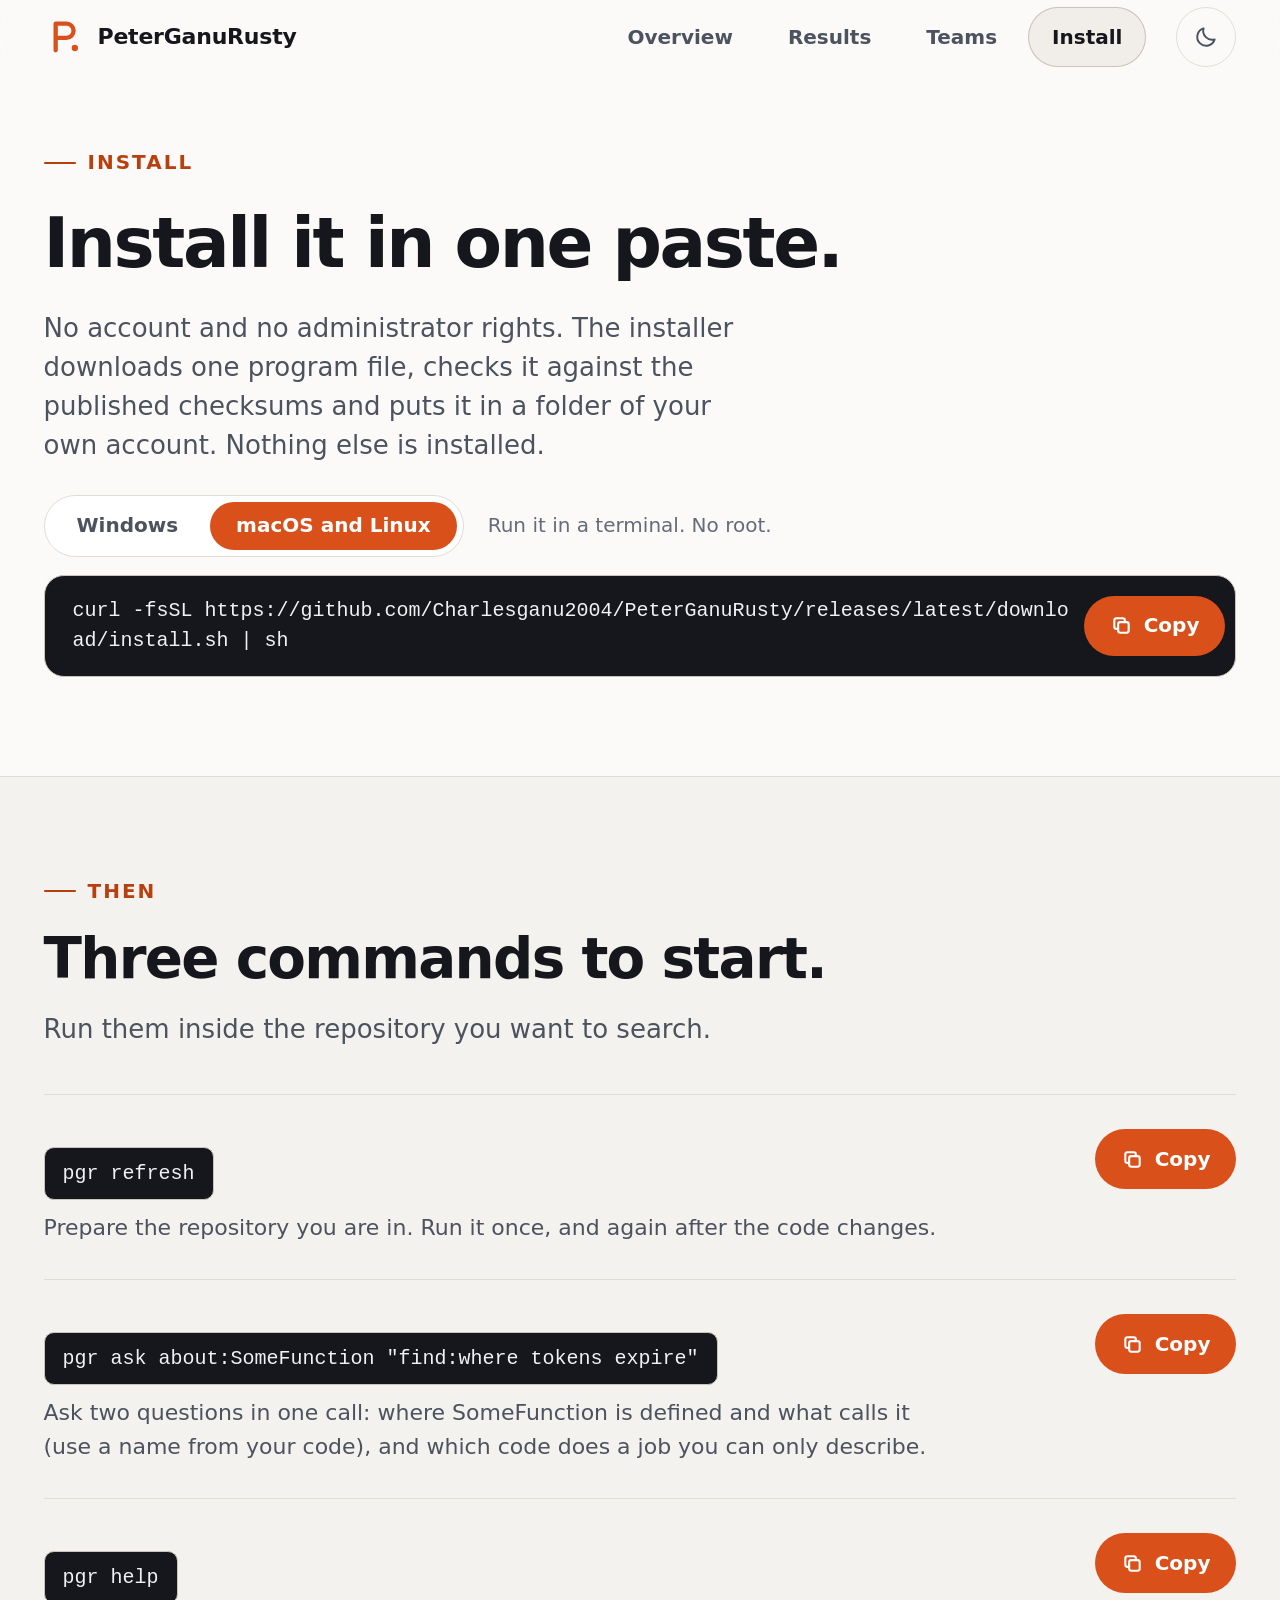
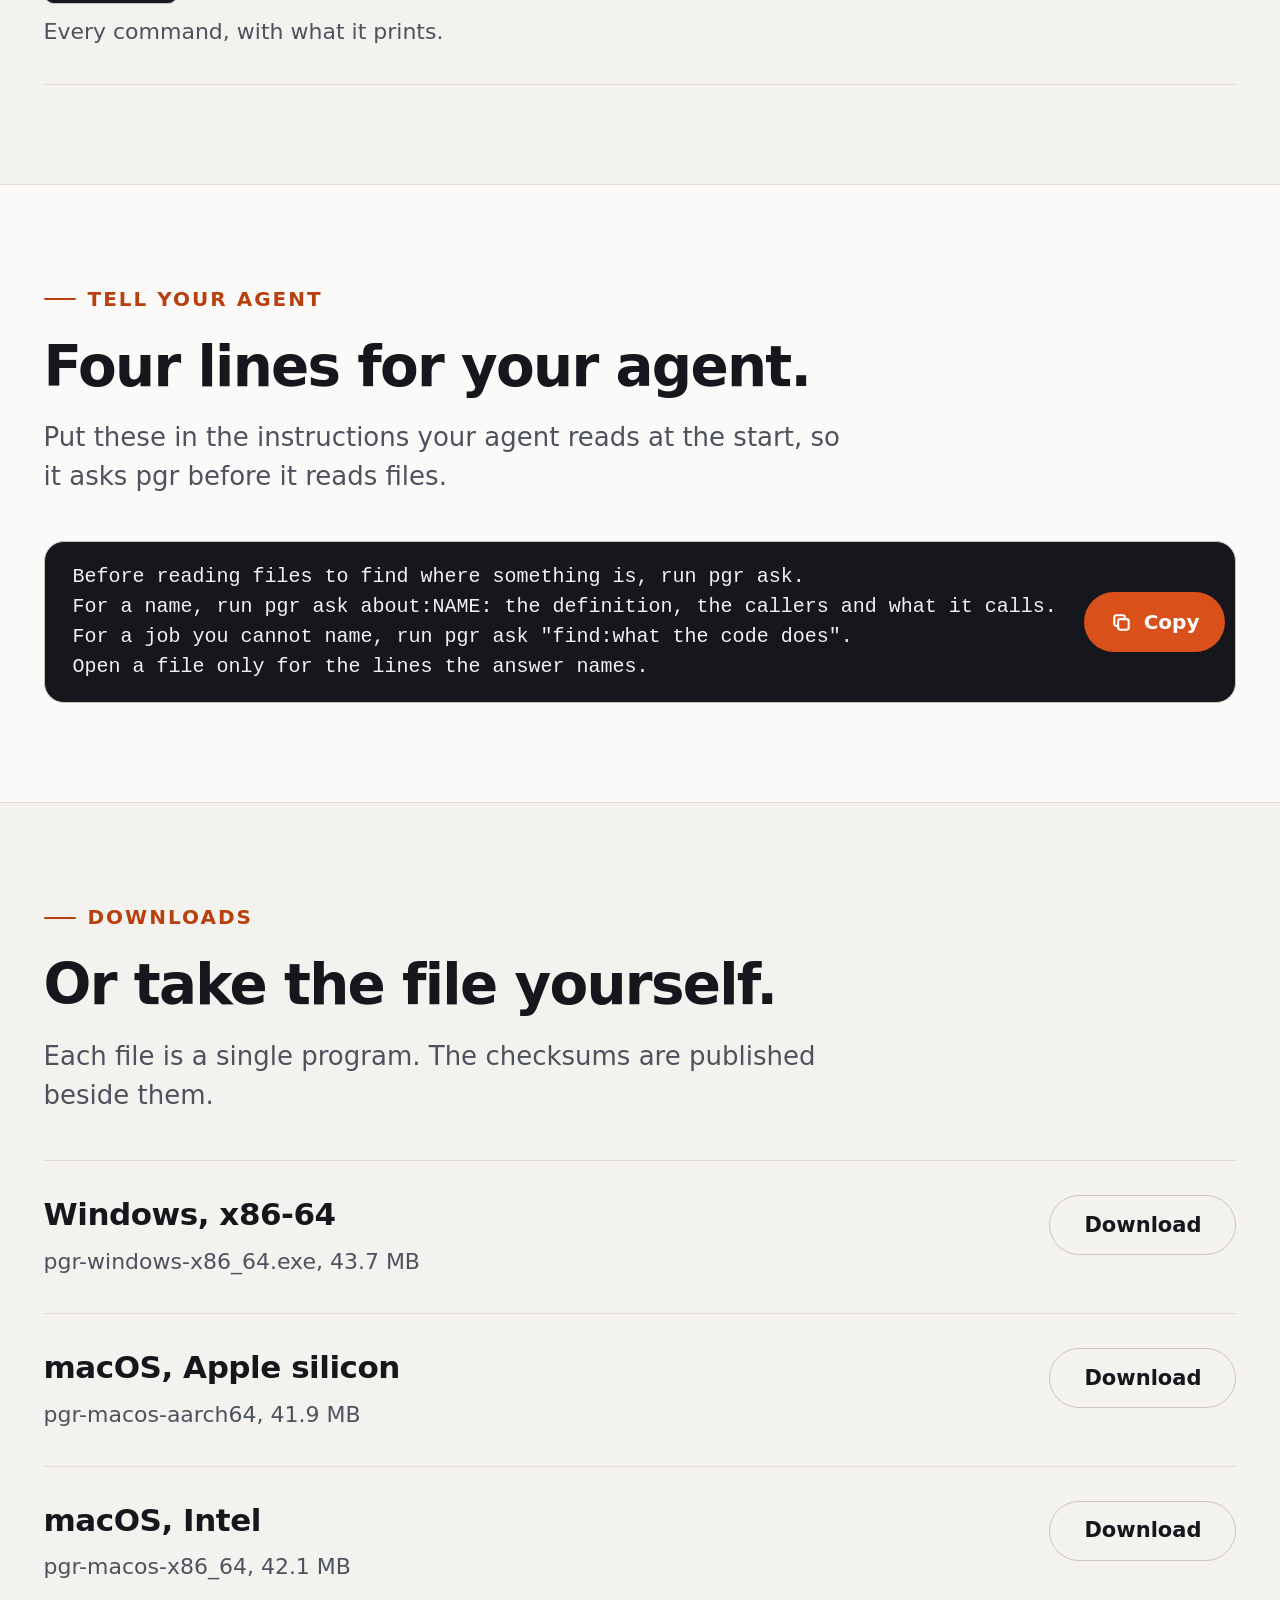
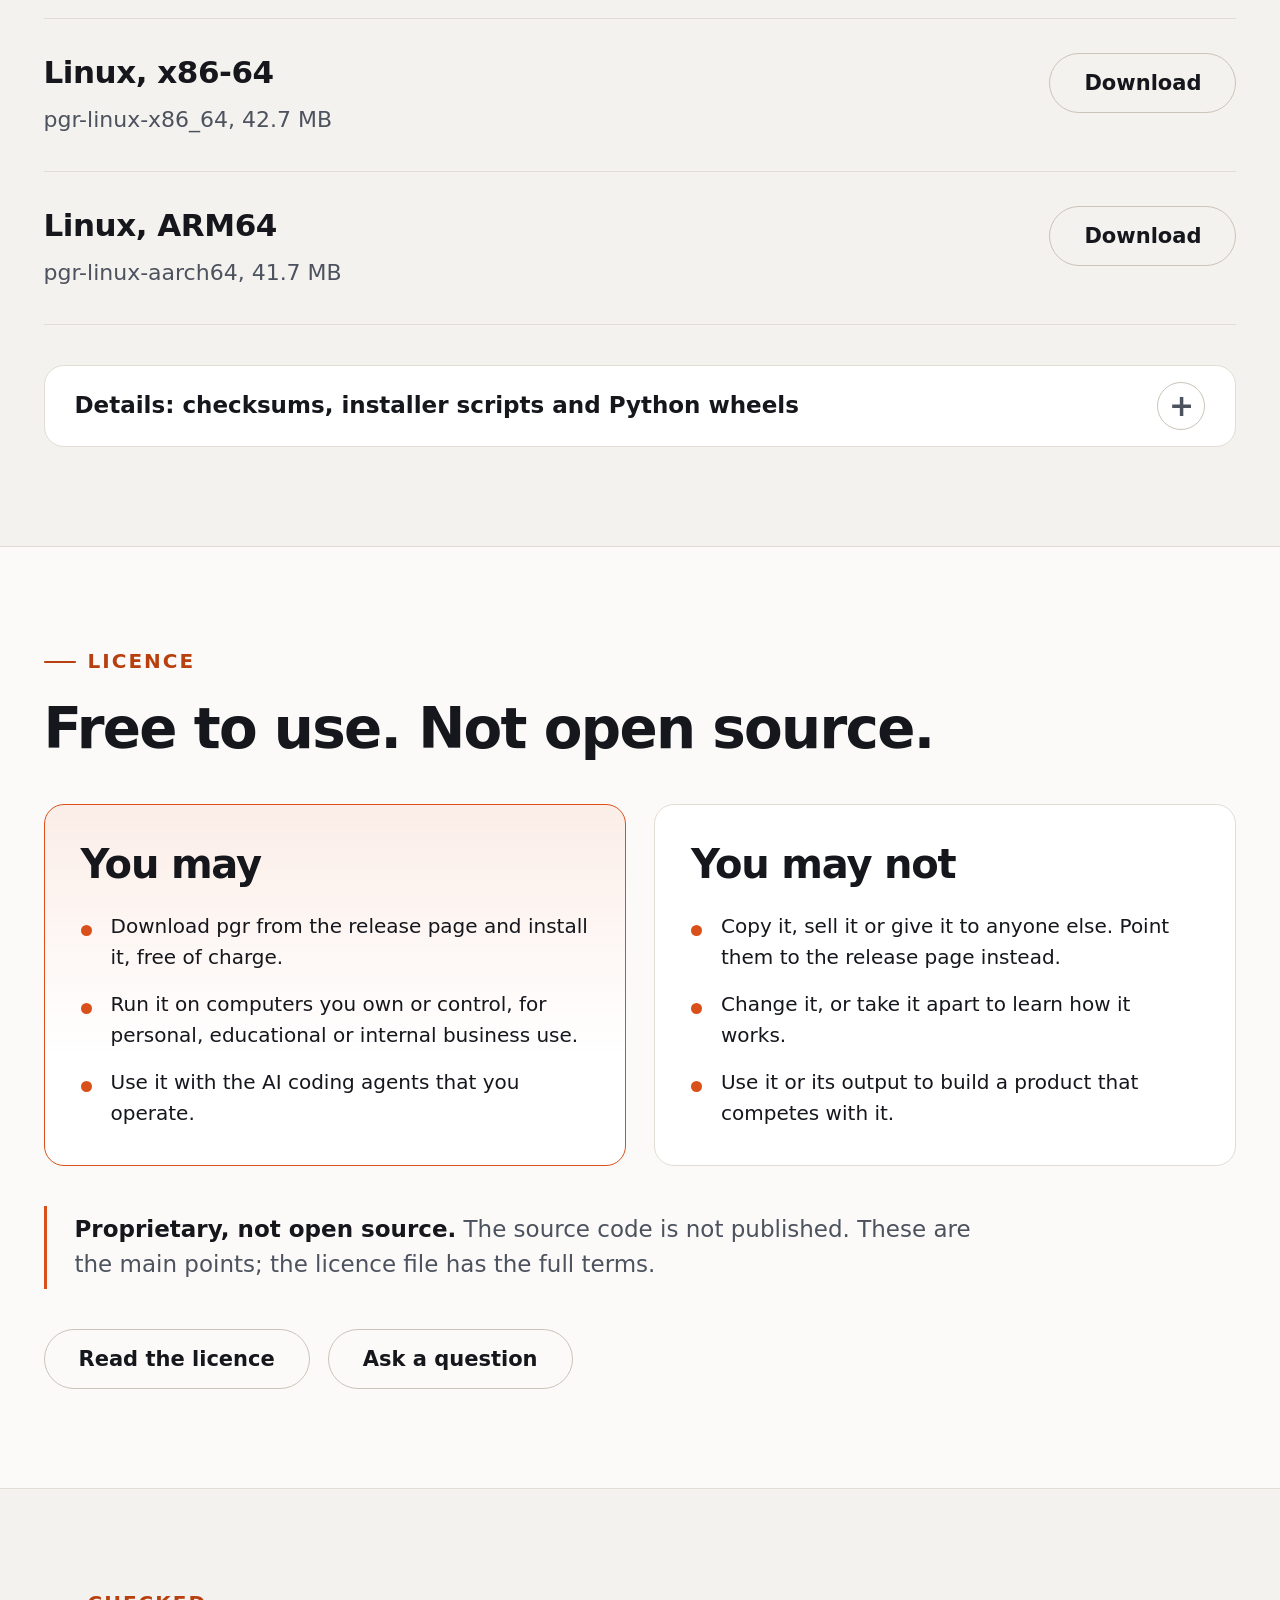
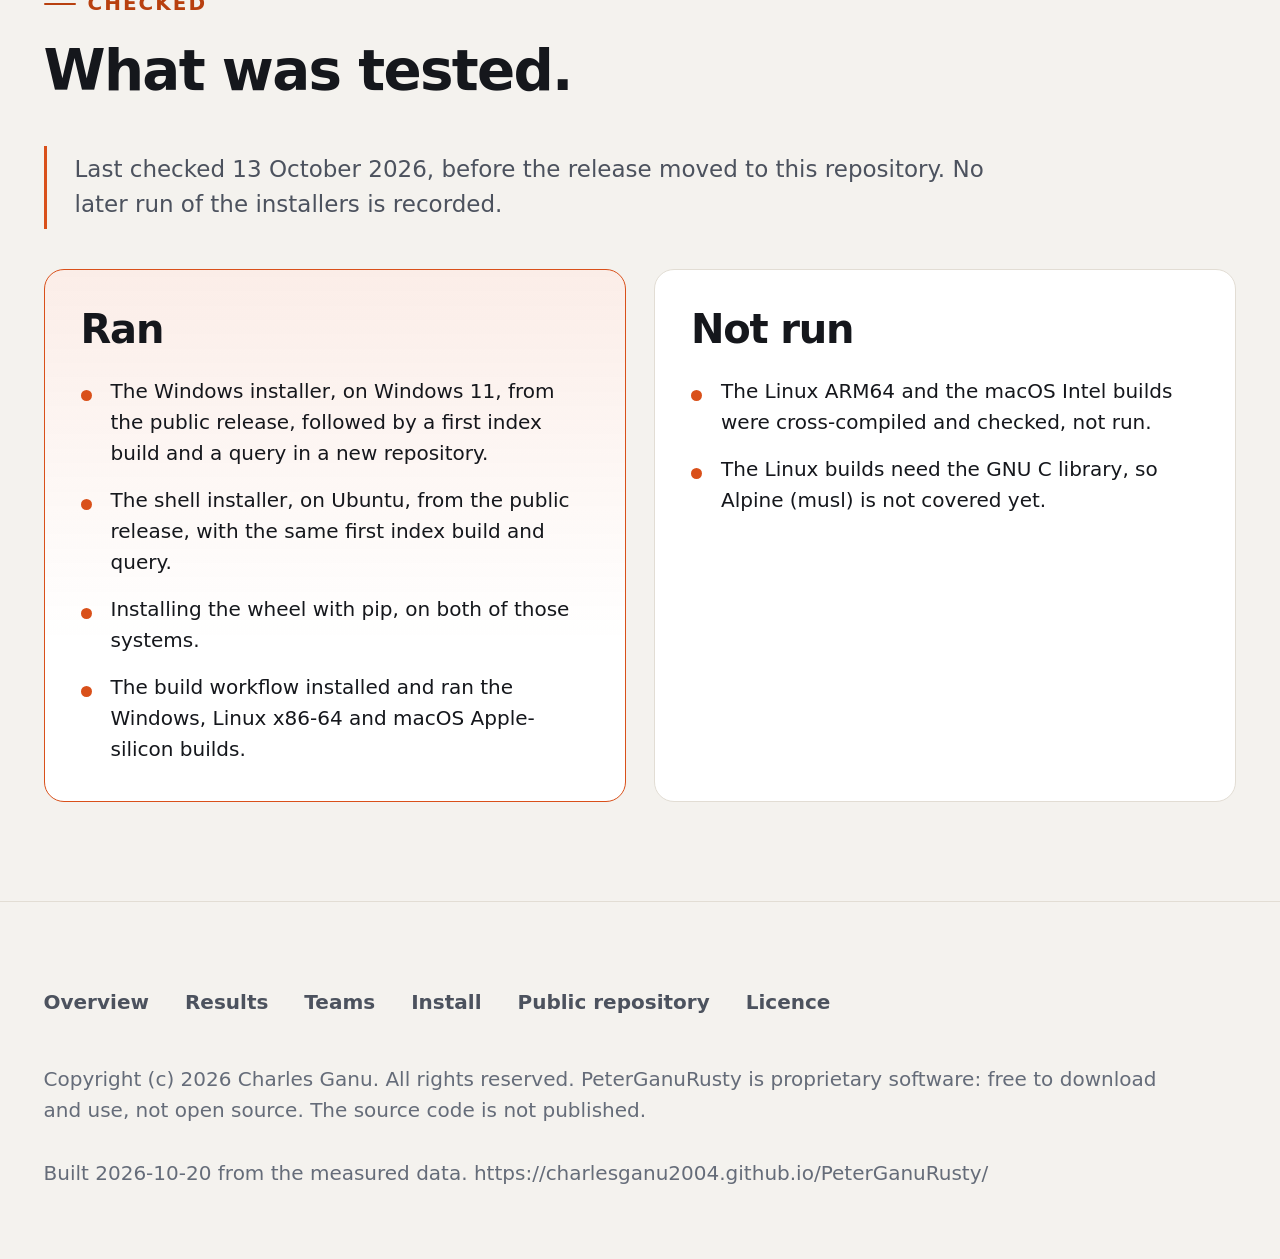
==== docs/install.html @ d9989462 "Site for 0.3.0: larger and simpler, teams of agents, new films Four pages instead of four dense ones" ====
<!doctype html>
<html lang="en">
<head>
<meta charset="utf-8">
<meta name="viewport" content="width=device-width, initial-scale=1">
<meta name="color-scheme" content="dark light">
<meta name="theme-color" content="#0c0d10">
<title>Install: PeterGanuRusty (pgr)</title>
<meta name="description" content="Install PeterGanuRusty (pgr) with one paste on Windows, macOS or Linux, run your first commands, and read the licence. No account and no administrator rights.">
<meta property="og:title" content="Install: PeterGanuRusty (pgr)">
<meta property="og:description" content="One paste installs pgr. No account, no administrator rights.">
<meta property="og:type" content="website">
<link rel="icon" href="data:image/svg+xml,%3Csvg xmlns='http://www.w3.org/2000/svg' viewBox='0 0 24 24'%3E%3Cpath d='M7 4v16M7 4h6.5a4.25 4.25 0 0 1 0 8.5H7' fill='none' stroke='%23ff7a3d' stroke-width='3.2' stroke-linecap='round' stroke-linejoin='round'/%3E%3Ccircle cx='18.5' cy='18.6' r='1.9' fill='%23ff7a3d'/%3E%3C/svg%3E">
<script>(function () { var r = document.documentElement; r.className += " js"; try { var t = localStorage.getItem("pgr-theme"); if (t === "light" || t === "dark") r.setAttribute("data-theme", t); } catch (e) { /* no storage: follow the system */ } })();</script>
<link rel="stylesheet" href="assets/site.css?v=f814f77e">
</head>
<body class="install">
<a class="skip" href="#main">Skip to content</a>
<!--slot:nav--><header class="nav" id="nav">
    <div class="nav-in">
      <a class="brand" href="index.html" aria-label="PeterGanuRusty, overview"><svg class="logo" viewBox="0 0 24 24" aria-hidden="true" focusable="false"><path d="M7 4v16M7 4h6.5a4.25 4.25 0 0 1 0 8.5H7"/><circle cx="18.5" cy="18.6" r="1.9"/></svg><span>PeterGanuRusty</span></a>
      <nav class="nav-links" aria-label="Pages">
        <a href="index.html">Overview</a>
        <a href="results.html">Results</a>
        <a href="teams.html">Teams</a>
        <a href="install.html" aria-current="page">Install</a>
      </nav>
      <button type="button" class="icon-btn" data-theme-toggle aria-label="Switch between the dark and the light theme"><svg viewBox="0 0 24 24" aria-hidden="true" focusable="false"><g class="sun"><circle cx="12" cy="12" r="4.2"/><path d="M12 2.8v2.4M12 18.8v2.4M2.8 12h2.4M18.8 12h2.4M5.5 5.5l1.7 1.7M16.8 16.8l1.7 1.7M5.5 18.5l1.7-1.7M16.8 7.2l1.7-1.7"/></g><path class="moon" d="M20 14.2A8.2 8.2 0 0 1 9.8 4a8.2 8.2 0 1 0 10.2 10.2z"/></svg></button>
    </div>
  </header><!--/slot:nav-->
<main id="main">

  <section class="screen" id="top" aria-labelledby="title" style="padding-top:clamp(3rem,8vh,6rem)">
    <div class="wrap stack">
      <p class="eyebrow">Install</p>
      <h1 id="title" class="display" aria-label="Install it in one paste."><span class="w" aria-hidden="true" style="--i:0"><span>Install</span></span> <span class="w" aria-hidden="true" style="--i:1"><span>it</span></span> <span class="w" aria-hidden="true" style="--i:2"><span>in</span></span> <span class="w" aria-hidden="true" style="--i:3"><span>one</span></span> <span class="w" aria-hidden="true" style="--i:4"><span>paste.</span></span></h1>
      <p class="lede">No account and no administrator rights. The installer downloads one program file, checks it against the published checksums and puts it in a folder of your own account. Nothing else is installed.</p>
      <!--slot:cmdbox--><div class="cmd" data-cmdbox>
          <div class="cmd-top"><div class="seg" role="radiogroup" aria-label="System"><button type="button" role="radio" aria-checked="true" tabindex="0" data-value="windows">Windows</button><button type="button" role="radio" aria-checked="false" tabindex="-1" data-value="unix">macOS and Linux</button></div><p class="cmd-note" data-sys="windows">Run it in PowerShell. No administrator rights.</p><p class="cmd-note" data-sys="unix" hidden>Run it in a terminal. No root.</p></div>
          <div class="cmd-line" data-sys="windows"><code class="cmd-code">irm https://github.com/Charlesganu2004/PeterGanuRusty/releases/latest/download/install.ps1 | iex</code><button type="button" class="copy" data-copy="irm https://github.com/Charlesganu2004/PeterGanuRusty/releases/latest/download/install.ps1 | iex" aria-label="Copy the Windows command"><svg viewBox="0 0 24 24" aria-hidden="true" focusable="false"><rect x="8.5" y="8.5" width="11" height="11" rx="2.2"/><path d="M15.5 8.5V6.7A2.2 2.2 0 0 0 13.3 4.5H6.7A2.2 2.2 0 0 0 4.5 6.7v6.6a2.2 2.2 0 0 0 2.2 2.2h1.8"/></svg><span class="todo">Copy</span><span class="done">Copied</span></button></div>
          <div class="cmd-line" data-sys="unix" hidden><code class="cmd-code">curl -fsSL https://github.com/Charlesganu2004/PeterGanuRusty/releases/latest/download/install.sh | sh</code><button type="button" class="copy" data-copy="curl -fsSL https://github.com/Charlesganu2004/PeterGanuRusty/releases/latest/download/install.sh | sh" aria-label="Copy the macOS and Linux command"><svg viewBox="0 0 24 24" aria-hidden="true" focusable="false"><rect x="8.5" y="8.5" width="11" height="11" rx="2.2"/><path d="M15.5 8.5V6.7A2.2 2.2 0 0 0 13.3 4.5H6.7A2.2 2.2 0 0 0 4.5 6.7v6.6a2.2 2.2 0 0 0 2.2 2.2h1.8"/></svg><span class="todo">Copy</span><span class="done">Copied</span></button></div>
        </div><!--/slot:cmdbox-->
    </div>
  </section>

  <section class="screen screen--alt" id="first" aria-labelledby="first-h">
    <div class="wrap">
      <div class="screen-head rv"><p class="eyebrow">Then</p><h2 class="title" id="first-h">Three commands to start.</h2><p class="lede">Run them inside the repository you want to search.</p></div>
      <!--slot:first--><div class="rows rv">
      <article class="row"><div><code class="cmdpill">pgr refresh</code><p>Prepare the repository you are in. Run it once, and again after the code changes.</p></div><button type="button" class="copy" data-copy="pgr refresh" aria-label="Copy pgr refresh"><svg viewBox="0 0 24 24" aria-hidden="true" focusable="false"><rect x="8.5" y="8.5" width="11" height="11" rx="2.2"/><path d="M15.5 8.5V6.7A2.2 2.2 0 0 0 13.3 4.5H6.7A2.2 2.2 0 0 0 4.5 6.7v6.6a2.2 2.2 0 0 0 2.2 2.2h1.8"/></svg><span class="todo">Copy</span><span class="done">Copied</span></button></article>
      <article class="row"><div><code class="cmdpill">pgr ask about:SomeFunction &quot;find:where tokens expire&quot;</code><p>Ask two questions in one call: where SomeFunction is defined and what calls it (use a name from your code), and which code does a job you can only describe.</p></div><button type="button" class="copy" data-copy="pgr ask about:SomeFunction &quot;find:where tokens expire&quot;" aria-label="Copy pgr ask about:SomeFunction &quot;find:where tokens expire&quot;"><svg viewBox="0 0 24 24" aria-hidden="true" focusable="false"><rect x="8.5" y="8.5" width="11" height="11" rx="2.2"/><path d="M15.5 8.5V6.7A2.2 2.2 0 0 0 13.3 4.5H6.7A2.2 2.2 0 0 0 4.5 6.7v6.6a2.2 2.2 0 0 0 2.2 2.2h1.8"/></svg><span class="todo">Copy</span><span class="done">Copied</span></button></article>
      <article class="row"><div><code class="cmdpill">pgr help</code><p>Every command, with what it prints.</p></div><button type="button" class="copy" data-copy="pgr help" aria-label="Copy pgr help"><svg viewBox="0 0 24 24" aria-hidden="true" focusable="false"><rect x="8.5" y="8.5" width="11" height="11" rx="2.2"/><path d="M15.5 8.5V6.7A2.2 2.2 0 0 0 13.3 4.5H6.7A2.2 2.2 0 0 0 4.5 6.7v6.6a2.2 2.2 0 0 0 2.2 2.2h1.8"/></svg><span class="todo">Copy</span><span class="done">Copied</span></button></article>
    </div><!--/slot:first-->
    </div>
  </section>

  <section class="screen" id="agent" aria-labelledby="agent-h">
    <div class="wrap">
      <div class="screen-head rv"><p class="eyebrow">Tell your agent</p><h2 class="title" id="agent-h">Four lines for your agent.</h2><p class="lede">Put these in the instructions your agent reads at the start, so it asks pgr before it reads files.</p></div>
      <!--slot:agent--><div class="cmd rv"><div class="cmd-line"><code class="cmd-code cmd-multi">Before reading files to find where something is, run pgr ask.
For a name, run pgr ask about:NAME: the definition, the callers and what it calls.
For a job you cannot name, run pgr ask &quot;find:what the code does&quot;.
Open a file only for the lines the answer names.</code><button type="button" class="copy" data-copy="Before reading files to find where something is, run pgr ask.
For a name, run pgr ask about:NAME: the definition, the callers and what it calls.
For a job you cannot name, run pgr ask &quot;find:what the code does&quot;.
Open a file only for the lines the answer names." aria-label="Copy the four lines"><svg viewBox="0 0 24 24" aria-hidden="true" focusable="false"><rect x="8.5" y="8.5" width="11" height="11" rx="2.2"/><path d="M15.5 8.5V6.7A2.2 2.2 0 0 0 13.3 4.5H6.7A2.2 2.2 0 0 0 4.5 6.7v6.6a2.2 2.2 0 0 0 2.2 2.2h1.8"/></svg><span class="todo">Copy</span><span class="done">Copied</span></button></div></div><!--/slot:agent-->
    </div>
  </section>

  <section class="screen screen--alt" id="downloads" aria-labelledby="downloads-h">
    <div class="wrap">
      <div class="screen-head rv"><p class="eyebrow">Downloads</p><h2 class="title" id="downloads-h">Or take the file yourself.</h2><p class="lede">Each file is a single program. The checksums are published beside them.</p></div>
      <!--slot:downloads--><div class="rows rv">
      <article class="row"><div><h3>Windows, x86-64</h3><p>pgr-windows-x86_64.exe, 43.7 MB</p></div><a class="btn" href="https://github.com/Charlesganu2004/PeterGanuRusty/releases/latest/download/pgr-windows-x86_64.exe">Download</a></article>
      <article class="row"><div><h3>macOS, Apple silicon</h3><p>pgr-macos-aarch64, 41.9 MB</p></div><a class="btn" href="https://github.com/Charlesganu2004/PeterGanuRusty/releases/latest/download/pgr-macos-aarch64">Download</a></article>
      <article class="row"><div><h3>macOS, Intel</h3><p>pgr-macos-x86_64, 42.1 MB</p></div><a class="btn" href="https://github.com/Charlesganu2004/PeterGanuRusty/releases/latest/download/pgr-macos-x86_64">Download</a></article>
      <article class="row"><div><h3>Linux, x86-64</h3><p>pgr-linux-x86_64, 42.7 MB</p></div><a class="btn" href="https://github.com/Charlesganu2004/PeterGanuRusty/releases/latest/download/pgr-linux-x86_64">Download</a></article>
      <article class="row"><div><h3>Linux, ARM64</h3><p>pgr-linux-aarch64, 41.7 MB</p></div><a class="btn" href="https://github.com/Charlesganu2004/PeterGanuRusty/releases/latest/download/pgr-linux-aarch64">Download</a></article>
    </div>
    <details class="more after rv"><summary>Details: checksums, installer scripts and Python wheels</summary><div class="more-body"><p>The installer scripts and the checksums of every program file:</p><div class="btn-row"><a class="btn" href="https://github.com/Charlesganu2004/PeterGanuRusty/releases/latest/download/install.ps1">install.ps1</a><a class="btn" href="https://github.com/Charlesganu2004/PeterGanuRusty/releases/latest/download/install.sh">install.sh</a><a class="btn" href="https://github.com/Charlesganu2004/PeterGanuRusty/releases/latest/download/SHA256SUMS.txt">SHA256SUMS.txt</a><a class="btn" href="https://github.com/Charlesganu2004/PeterGanuRusty/releases/latest/download/pgr-agent-box-kit.zip">pgr-agent-box-kit.zip</a><a class="btn" href="https://github.com/Charlesganu2004/PeterGanuRusty/releases/latest/download/pgr-hooks-kit.zip">pgr-hooks-kit.zip</a></div><p>The release also holds 5 Python wheel files.</p><div class="btn-row"><a class="btn" href="https://github.com/Charlesganu2004/PeterGanuRusty/releases/latest">The release page</a></div><p>Version 0.3.0.</p></div></details><!--/slot:downloads-->
    </div>
  </section>

  <section class="screen" id="licence" aria-labelledby="licence-h">
    <div class="wrap">
      <div class="screen-head rv"><p class="eyebrow">Licence</p><h2 class="title" id="licence-h">Free to use. Not open source.</h2></div>
      <!--slot:licence--><div class="pair rv"><div class="best"><h3 class="title">You may</h3><ul class="bullets"><li>Download pgr from the release page and install it, free of charge.</li><li>Run it on computers you own or control, for personal, educational or internal business use.</li><li>Use it with the AI coding agents that you operate.</li></ul></div><div><h3 class="title">You may not</h3><ul class="bullets"><li>Copy it, sell it or give it to anyone else. Point them to the release page instead.</li><li>Change it, or take it apart to learn how it works.</li><li>Use it or its output to build a product that competes with it.</li></ul></div></div>
      <p class="note after rv"><b>Proprietary, not open source.</b> The source code is not published. These are the main points; the licence file has the full terms.</p>
      <div class="btn-row after rv"><a class="btn" href="https://github.com/Charlesganu2004/PeterGanuRusty/blob/main/LICENSE.txt">Read the licence</a><a class="btn" href="https://github.com/Charlesganu2004/PeterGanuRusty/issues">Ask a question</a></div><!--/slot:licence-->
    </div>
  </section>

  <section class="screen screen--alt" id="tested" aria-labelledby="tested-h">
    <div class="wrap">
      <div class="screen-head rv"><p class="eyebrow">Checked</p><h2 class="title" id="tested-h">What was tested.</h2></div>
      <!--slot:tested--><p class="note rv">Last checked 13 October 2026, before the release moved to this repository. No later run of the installers is recorded.</p>
      <div class="pair after rv"><div class="best"><h3 class="title">Ran</h3><ul class="bullets"><li>The Windows installer, on Windows 11, from the public release, followed by a first index build and a query in a new repository.</li><li>The shell installer, on Ubuntu, from the public release, with the same first index build and query.</li><li>Installing the wheel with pip, on both of those systems.</li><li>The build workflow installed and ran the Windows, Linux x86-64 and macOS Apple-silicon builds.</li></ul></div><div><h3 class="title">Not run</h3><ul class="bullets"><li>The Linux ARM64 and the macOS Intel builds were cross-compiled and checked, not run.</li><li>The Linux builds need the GNU C library, so Alpine (musl) is not covered yet.</li></ul></div></div><!--/slot:tested-->
    </div>
  </section>

</main>
<!--slot:foot--><footer class="foot">
  <div class="wrap foot-in">
    <nav aria-label="More"><a href="index.html">Overview</a><a href="results.html">Results</a><a href="teams.html">Teams</a><a href="install.html">Install</a><a href="https://github.com/Charlesganu2004/PeterGanuRusty">Public repository</a><a href="https://github.com/Charlesganu2004/PeterGanuRusty/blob/main/LICENSE.txt">Licence</a></nav>
    <p>Copyright (c) 2026 Charles Ganu. All rights reserved. PeterGanuRusty is proprietary software: free to download and use, not open source. The source code is not published.</p>
    <p>Built 2026-10-20 from the measured data. https://charlesganu2004.github.io/PeterGanuRusty/</p>
  </div>
</footer><!--/slot:foot-->
<script src="data/showcase.js?v=c8330b98" defer></script>
<script src="assets/site.js?v=c5bd0700" defer></script>
</body>
</html>
---- docs/assets/site.css ----
/* PeterGanuRusty site. One theme in two lights, one rust accent, one radius scale.
   Built for a desktop screen: the root size grows with the window (20 px up to 1536 wide, 25 px at 1920, 28 px from 2150),
   body text is never under 20 px at the common sizes, every control is at least 3 rem (60 px) tall, and each section holds
   one idea and one big number. Motion is transform and opacity only and stops for people who ask for less. */

:root {
  color-scheme: dark;
  --bg: #0c0d10;
  --bg-2: #101216;
  --surface: #15181d;
  --surface-2: #1d2128;
  --line: #2a2f38;
  --line-2: #3b424d;
  --text: #f5f6f8;
  --muted: #b3b9c4;
  --faint: #8c94a1;
  --accent: #ff7a3d;
  --accent-ink: #ff9461;
  --on-accent: #1c0d04;
  --accent-soft: rgba(255, 122, 61, .14);
  --bar-ref: #4a515d;
  --glass: rgba(12, 13, 16, .82);
  --code-bg: #0a0b0e;
  --shadow: 0 30px 60px -34px rgba(0, 0, 0, .8);

  --font: "Segoe UI Variable Display", "Segoe UI Variable Text", "Segoe UI", system-ui, -apple-system, "Helvetica Neue", Arial, sans-serif;
  --mono: "Cascadia Mono", "SF Mono", ui-monospace, Menlo, Consolas, monospace;

  /* one radius scale: small, large, pill */
  --r-s: 10px;
  --r-l: 20px;
  --r-pill: 999px;

  --nav-h: 3.7rem;
  --control: 3rem;
  --gut: clamp(1.25rem, 3.4vw, 4.5rem);
  --wrap: min(100% - 2 * var(--gut), 78rem);
  --ease: cubic-bezier(.22, .8, .24, 1);
}

@media (prefers-color-scheme: light) {
  :root:not([data-theme="dark"]) {
    color-scheme: light;
    --bg: #fbfaf8;
    --bg-2: #f4f2ee;
    --surface: #ffffff;
    --surface-2: #f1eee9;
    --line: #e2ddd4;
    --line-2: #cbc4b8;
    --text: #15171c;
    --muted: #4c525e;
    --faint: #656c79;
    --accent: #d9501a;
    --accent-ink: #b8400f;
    --on-accent: #ffffff;
    --accent-soft: rgba(217, 80, 26, .10);
    --bar-ref: #b9b2a5;
    --glass: rgba(251, 250, 248, .86);
    --code-bg: #15171c;
    --shadow: 0 30px 60px -38px rgba(60, 40, 20, .35);
  }
}

:root[data-theme="light"] {
  color-scheme: light;
  --bg: #fbfaf8;
  --bg-2: #f4f2ee;
  --surface: #ffffff;
  --surface-2: #f1eee9;
  --line: #e2ddd4;
  --line-2: #cbc4b8;
  --text: #15171c;
  --muted: #4c525e;
  --faint: #656c79;
  --accent: #d9501a;
  --accent-ink: #b8400f;
  --on-accent: #ffffff;
  --accent-soft: rgba(217, 80, 26, .10);
  --bar-ref: #b9b2a5;
  --glass: rgba(251, 250, 248, .86);
  --code-bg: #15171c;
  --shadow: 0 30px 60px -38px rgba(60, 40, 20, .35);
}

/* ---------- base ---------- */

*, *::before, *::after { box-sizing: border-box; }
html { font-size: clamp(20px, 1.3vw, 28px); -webkit-text-size-adjust: 100%; scroll-behavior: smooth; scroll-padding-top: calc(var(--nav-h) + 1rem); }
@media (max-width: 760px) { html { font-size: 18px; } }
body { margin: 0; background: var(--bg); color: var(--text); font-family: var(--font); font-size: 1rem; line-height: 1.55; font-feature-settings: "tnum" 1; -webkit-font-smoothing: antialiased; text-rendering: optimizeLegibility; }
h1, h2, h3, p, ul, ol, figure, dl, dd { margin: 0; }
ul, ol { padding: 0; list-style: none; }
img, svg, video { display: block; max-width: 100%; }
a { color: inherit; text-decoration-color: color-mix(in oklab, currentColor 40%, transparent); text-underline-offset: .2em; }
a:hover { text-decoration-color: currentColor; }
button { font: inherit; color: inherit; background: none; border: 0; padding: 0; cursor: pointer; }
code, kbd, pre { font-family: var(--mono); }
:focus-visible { outline: 3px solid var(--accent-ink); outline-offset: 3px; border-radius: var(--r-s); }
::selection { background: var(--accent); color: var(--on-accent); }
.sr-only { position: absolute; width: 1px; height: 1px; overflow: hidden; clip: rect(0 0 0 0); white-space: nowrap; }
.skip { position: absolute; left: 1rem; top: -4rem; z-index: 100; background: var(--accent); color: var(--on-accent); padding: .8rem 1.2rem; border-radius: var(--r-s); font-weight: 600; }
.skip:focus { top: 1rem; }
.wrap { width: var(--wrap); margin-inline: auto; }

/* a single column of content never grows wider than its container, however long a line of it is */
.hero-copy, .stack, .screen-head, .cmd, .lane, .group, .item-list, .legend, .more-body, .dl, .bullets, .films, .foot-in, .replay, .chart { grid-template-columns: minmax(0, 1fr); }

/* ---------- navigation ---------- */

.nav { position: sticky; top: 0; z-index: 50; background: var(--glass); backdrop-filter: blur(16px) saturate(1.2); -webkit-backdrop-filter: blur(16px) saturate(1.2); border-bottom: 1px solid transparent; transition: border-color .2s; }
.nav.scrolled { border-bottom-color: var(--line); }
.nav-in { display: flex; align-items: center; gap: 1.5rem; min-height: var(--nav-h); width: var(--wrap); margin-inline: auto; }
.brand { display: inline-flex; align-items: center; gap: .7rem; min-height: var(--control); font-weight: 700; font-size: 1.1rem; letter-spacing: -.01em; text-decoration: none; }
.logo { width: 2rem; height: 2rem; fill: none; stroke: var(--accent); stroke-width: 2.6; stroke-linecap: round; stroke-linejoin: round; }
.logo circle { fill: var(--accent); stroke: none; }
.nav-links { display: flex; gap: .35rem; margin-left: auto; }
.nav-links a { display: inline-flex; align-items: center; min-height: var(--control); padding: 0 1.2rem; border-radius: var(--r-pill); color: var(--muted); font-weight: 560; text-decoration: none; transition: background .15s, color .15s; }
.nav-links a:hover { color: var(--text); background: var(--surface-2); }
.nav-links a[aria-current="page"] { color: var(--text); background: var(--surface-2); box-shadow: inset 0 0 0 1px var(--line-2); }
.icon-btn { display: inline-grid; place-items: center; width: var(--control); height: var(--control); border-radius: var(--r-pill); color: var(--muted); border: 1px solid var(--line); transition: color .15s, border-color .15s, background .15s; }
.icon-btn:hover { color: var(--text); border-color: var(--line-2); background: var(--surface-2); }
.icon-btn svg { width: 1.3rem; height: 1.3rem; fill: none; stroke: currentColor; stroke-width: 1.8; stroke-linecap: round; stroke-linejoin: round; }
.icon-btn .moon { display: none; }
:root[data-theme="light"] .icon-btn .sun { display: none; }
:root[data-theme="light"] .icon-btn .moon { display: block; }
@media (prefers-color-scheme: light) {
  :root:not([data-theme="dark"]) .icon-btn .sun { display: none; }
  :root:not([data-theme="dark"]) .icon-btn .moon { display: block; }
}
@media (max-width: 760px) { .nav-in { gap: .4rem; } .nav-links a { padding: 0 .7rem; } .brand span { display: none; } }
@media (max-width: 480px) { .nav-links { gap: 0; } .nav-links a { padding: 0 .5rem; font-size: .9rem; } .icon-btn { width: 48px; height: 48px; } }

/* ---------- type ---------- */

.eyebrow { display: inline-flex; align-items: center; gap: .6rem; font-size: 1rem; font-weight: 700; letter-spacing: .1em; text-transform: uppercase; color: var(--accent-ink); }
.eyebrow::before { content: ""; width: 1.6rem; height: 2px; background: currentColor; border-radius: 2px; }
.display { font-size: clamp(3rem, 5.4vw, 6.6rem); line-height: 1.02; letter-spacing: -.035em; font-weight: 720; text-wrap: balance; }
.display .w { display: inline-block; overflow: hidden; vertical-align: top; padding-bottom: .12em; margin-bottom: -.12em; }
.display .w > span { display: inline-block; }
.title { font-size: clamp(2.5rem, 4.4vw, 5rem); line-height: 1.06; letter-spacing: -.03em; font-weight: 700; }
.lede { font-size: 1.3rem; line-height: 1.5; color: var(--muted); max-width: 36rem; }
.lede b, .lede strong { color: var(--text); font-weight: 600; }
.fine { font-size: 1rem; line-height: 1.5; color: var(--faint); }
.mono { font-family: var(--mono); }
.accent { color: var(--accent-ink); }

/* ---------- sections ---------- */

.screen { position: relative; padding-block: clamp(4rem, 11vh, 8rem); }
.screen + .screen { border-top: 1px solid var(--line); }
.screen--alt { background: var(--bg-2); }
.screen-head { display: grid; gap: 1.1rem; margin-bottom: clamp(2.2rem, 5vh, 3.6rem); }
.screen-head .lede { max-width: 40rem; }
.stack { display: grid; gap: clamp(1.5rem, 3vh, 2.4rem); }

/* ---------- controls ---------- */

.btn-row { display: flex; flex-wrap: wrap; gap: .9rem; }
.btn { display: inline-flex; align-items: center; justify-content: center; gap: .6rem; min-height: var(--control); padding: 0 1.7rem; border-radius: var(--r-pill); font-weight: 650; font-size: 1.05rem; text-decoration: none; border: 1px solid var(--line-2); background: transparent; color: var(--text); transition: transform .15s var(--ease), background .15s, border-color .15s; }
.btn:hover { background: var(--surface-2); border-color: var(--faint); }
.btn:active { transform: translateY(1px); }
.btn--primary { background: var(--accent); border-color: var(--accent); color: var(--on-accent); }
.btn--primary:hover { background: var(--accent-ink); border-color: var(--accent-ink); }
.btn svg { width: 1.2rem; height: 1.2rem; fill: none; stroke: currentColor; stroke-width: 2; stroke-linecap: round; stroke-linejoin: round; }

.seg { display: inline-flex; padding: .3rem; gap: .3rem; border: 1px solid var(--line); border-radius: var(--r-pill); background: var(--surface); }
.seg button { min-height: max(48px, calc(var(--control) - .6rem)); padding: 0 1.3rem; border-radius: var(--r-pill); font-weight: 600; color: var(--muted); transition: background .15s, color .15s; }
.seg button:hover { color: var(--text); }
.seg button[aria-checked="true"] { background: var(--accent); color: var(--on-accent); }
.seg button:focus-visible { outline-offset: 1px; }

/* the install command */
.cmd { display: grid; gap: .9rem; }
.cmd-top { display: flex; flex-wrap: wrap; align-items: center; gap: .6rem 1.2rem; }
.cmd-top .cmd-note { margin: 0; }
.cmd-line { display: flex; align-items: center; gap: .4rem; background: var(--code-bg); border: 1px solid var(--line-2); border-radius: var(--r-l); padding: .5rem .5rem .5rem 1.4rem; min-height: 4.2rem; }
.cmd-line[hidden] { display: none; }
.cmd-code { flex: 1; min-width: 0; font-family: var(--mono); font-size: 1rem; line-height: 1.5; color: #f0f1f3; white-space: pre-wrap; overflow-wrap: anywhere; word-break: break-all; padding-block: .5rem; }
.cmd-multi { word-break: normal; }
.cmd-code .p { color: var(--accent); user-select: none; }
.copy { display: inline-flex; align-items: center; gap: .55rem; min-height: var(--control); padding: 0 1.3rem; border-radius: var(--r-pill); background: var(--accent); color: var(--on-accent); font-weight: 700; font-size: 1rem; flex: none; transition: background .15s, transform .15s var(--ease); }
.copy:hover { background: var(--accent-ink); }
.copy:active { transform: translateY(1px); }
.copy svg { width: 1.15rem; height: 1.15rem; fill: none; stroke: currentColor; stroke-width: 2.2; stroke-linecap: round; stroke-linejoin: round; }
.copy .done { display: none; }
.copy.is-done .done { display: inline; }
.copy.is-done .todo { display: none; }
.cmd-note { color: var(--faint); font-size: 1rem; }
.cmd-note[hidden] { display: none; }

/* ---------- the first screen ---------- */

.hero { padding-block: clamp(1.4rem, 4vh, 3.2rem) clamp(3rem, 8vh, 6rem); min-height: calc(100svh - var(--nav-h)); display: grid; align-items: center; background: radial-gradient(60rem 36rem at 85% -10%, var(--accent-soft), transparent 70%); }
.hero-grid { display: grid; grid-template-columns: minmax(0, 1.08fr) minmax(0, 1fr); gap: clamp(2.5rem, 5vw, 5rem); align-items: center; }
.hero-copy { display: grid; gap: 1.2rem; }
.hero-copy .display { margin-top: .2rem; }
.hero-copy .lede { max-width: 36rem; font-size: 1.2rem; }
.hero-side { display: grid; gap: 1.4rem; grid-template-columns: minmax(0, 1fr); }
.hero .cmd-note { display: none; }
@media (max-width: 1000px) { .hero-grid { grid-template-columns: 1fr; } }

/* the replay: one measured case, drawn as turns */
.replay { position: relative; border: 1px solid var(--line-2); border-radius: var(--r-l); background: var(--surface); padding: 1.2rem 1.5rem 1.1rem; box-shadow: var(--shadow); display: grid; gap: .9rem; }
.replay-top { display: flex; align-items: center; justify-content: space-between; gap: 1rem; }
.replay-top .eyebrow { margin: 0; }
.replay-btn { min-height: var(--control); padding: 0 1.1rem; border-radius: var(--r-pill); border: 1px solid var(--line-2); color: var(--muted); font-weight: 600; display: inline-flex; align-items: center; gap: .5rem; }
.replay-btn:hover { color: var(--text); background: var(--surface-2); }
.replay-btn svg { width: 1.1rem; height: 1.1rem; fill: none; stroke: currentColor; stroke-width: 2; stroke-linecap: round; stroke-linejoin: round; }
.lane { display: grid; gap: .45rem; }
.lane-head { display: flex; align-items: baseline; justify-content: space-between; gap: 1rem; flex-wrap: wrap; }
.lane-name { font-weight: 650; font-size: 1.05rem; }
.lane-read { color: var(--muted); font-size: 1rem; }
.lane-read b { font-size: 1.7rem; letter-spacing: -.02em; color: var(--text); font-weight: 720; }
.track { display: flex; height: 2.4rem; border-radius: var(--r-s); background: var(--bg-2); border: 1px solid var(--line); overflow: hidden; }
.blk { display: grid; place-items: center; flex: none; width: var(--w); height: 100%; background: var(--bar-ref); color: #fff; font-weight: 700; font-size: 1.05rem; border-right: 2px solid var(--surface); }
.lane--best .blk { background: var(--accent); color: var(--on-accent); }
.js .replay .blk { transform: scaleX(0); transform-origin: left; opacity: 0; }
.js .replay.run .blk { animation: land .5s var(--ease) forwards; animation-delay: calc(var(--i) * .55s + .3s); }
.js .replay.run .lane--best .blk { animation-delay: 2.7s; }
.js .replay.done .blk { transform: none; opacity: 1; animation: none; }
@keyframes land { from { transform: scaleX(0); opacity: 0; } to { transform: none; opacity: 1; } }
.delta { display: flex; align-items: baseline; gap: .9rem; flex-wrap: wrap; border-top: 1px solid var(--line); padding-top: .9rem; }
.delta b { font-size: clamp(2.8rem, 4vw, 4.4rem); line-height: 1; letter-spacing: -.04em; color: var(--accent-ink); font-weight: 760; }
.delta span { font-size: 1.25rem; color: var(--muted); }
.js .replay .delta { opacity: 0; transform: translateY(8px); }
.js .replay.run .delta { animation: rise .6s var(--ease) 3.3s forwards; }
.js .replay.done .delta { opacity: 1; transform: none; animation: none; }
@keyframes rise { to { opacity: 1; transform: none; } }

/* ---------- big numbers ---------- */

.num { display: block; font-size: clamp(4.5rem, 10vw, 12rem); line-height: .94; letter-spacing: -.05em; font-weight: 780; color: var(--text); font-variant-numeric: tabular-nums; }
.num .u { font-size: .42em; letter-spacing: -.02em; color: var(--muted); font-weight: 620; margin-left: .15em; }
.num--accent { color: var(--accent-ink); }
.stat-label { font-size: 1.4rem; line-height: 1.4; color: var(--muted); max-width: 34rem; margin-top: 1rem; }
.stat-label b { color: var(--text); font-weight: 600; }
.stats { display: grid; grid-template-columns: repeat(3, minmax(0, 1fr)); gap: 1rem; }
.stats > div { border: 1px solid var(--line); border-radius: var(--r-l); padding: 1.5rem 1.6rem; background: var(--surface); display: grid; gap: .5rem; align-content: start; }
.stats b { font-size: clamp(2.2rem, 3.4vw, 3.6rem); line-height: 1; letter-spacing: -.035em; font-weight: 740; }
.stats span { color: var(--muted); font-size: 1.05rem; line-height: 1.4; }
@media (max-width: 1000px) { .stats { grid-template-columns: 1fr; } }

.pair { display: grid; grid-template-columns: repeat(2, minmax(0, 1fr)); gap: 1.4rem; }
.pair > div { border: 1px solid var(--line); border-radius: var(--r-l); padding: 1.8rem; background: var(--surface); }
.pair > div.best { border-color: var(--accent); background: linear-gradient(180deg, var(--accent-soft), transparent 70%), var(--surface); }
.pair .num { font-size: clamp(4rem, 8vw, 9rem); }
.pair p { color: var(--muted); font-size: 1.15rem; margin-top: .8rem; }
@media (max-width: 1000px) { .pair { grid-template-columns: 1fr; } }

/* ---------- rows, chips, notes ---------- */

.rows { border-top: 1px solid var(--line); }
.row { display: grid; grid-template-columns: minmax(0, 1fr) auto; gap: 1rem 2rem; align-items: start; padding: 1.7rem 0; border-bottom: 1px solid var(--line); }
.row h3 { font-size: 1.55rem; line-height: 1.25; letter-spacing: -.015em; font-weight: 680; }
.row p { color: var(--muted); font-size: 1.1rem; margin-top: .55rem; max-width: 46rem; }
.row .row-note { font-size: 1.05rem; color: var(--faint); }
.row .cmdpill { display: inline-block; margin-top: .9rem; font-family: var(--mono); font-size: 1rem; padding: .5rem .9rem; border-radius: var(--r-s); background: var(--code-bg); color: #f0f1f3; border: 1px solid var(--line-2); overflow-wrap: anywhere; }
.chip { display: inline-flex; align-items: center; gap: .5rem; min-height: 2.4rem; padding: 0 1rem; border-radius: var(--r-pill); font-size: 1rem; font-weight: 700; white-space: nowrap; border: 1px solid var(--line-2); color: var(--muted); }
.chip::before { content: ""; width: .6rem; height: .6rem; border-radius: 50%; border: 2px solid currentColor; }
.chip--measured { background: var(--accent); border-color: var(--accent); color: var(--on-accent); }
.chip--measured::before { background: currentColor; }
.chip--available { color: var(--accent-ink); border-color: var(--accent-ink); }
.chip--available::before { background: currentColor; }
.chip--dev { border-style: dashed; color: var(--muted); }
.chip--mixed { border-style: dashed; color: var(--accent-ink); border-color: var(--accent-ink); }
.chip--mixed::before { background: linear-gradient(90deg, currentColor 50%, transparent 50%); }
.chip--plain::before { display: none; }
@media (max-width: 760px) { .row { grid-template-columns: 1fr; } }

.item-list { display: grid; gap: 1.2rem; }
.item { display: grid; grid-template-columns: minmax(0, 1fr) auto; gap: 1rem 2rem; align-items: start; border: 1px solid var(--line); border-radius: var(--r-l); padding: 2rem 2.2rem; background: var(--surface); }
.item h2, .item h3 { font-size: 1.8rem; line-height: 1.2; letter-spacing: -.02em; font-weight: 700; }
.item p { color: var(--muted); font-size: 1.2rem; margin-top: .8rem; max-width: 50rem; }
@media (max-width: 760px) { .item { grid-template-columns: 1fr; } }
.legend { display: grid; gap: .8rem; padding: 1.4rem 0 0; }
.legend li { display: flex; align-items: baseline; gap: 1rem; flex-wrap: wrap; color: var(--muted); font-size: 1.05rem; }

.note { border-left: 3px solid var(--accent); padding: .3rem 0 .3rem 1.4rem; font-size: 1.15rem; color: var(--muted); max-width: 48rem; }
.note b { color: var(--text); font-weight: 600; }

/* a run of copy under a block, and the two halves of a pair */
.after { margin-top: 2rem; }
.pair .title { font-size: 2rem; line-height: 1.15; }
.pair .bullets { margin-top: 1.2rem; }

/* a link inside running text still has a hit area of a control: the padding is not part of the line */
.more-body p a, .note a, .view-note a, .fine a { padding-block: .85rem; }

/* ---------- details ---------- */

.more { border: 1px solid var(--line); border-radius: var(--r-l); background: var(--surface); }
.more-list { display: grid; gap: 1rem; grid-template-columns: minmax(0, 1fr); }
.more > summary { list-style: none; cursor: pointer; display: flex; align-items: center; justify-content: space-between; gap: 1rem; min-height: 4rem; padding: .6rem 1.5rem; font-weight: 650; font-size: 1.15rem; border-radius: var(--r-l); }
.more > summary::-webkit-details-marker { display: none; }
.more > summary::after { content: "+"; display: grid; place-items: center; width: 2.4rem; height: 2.4rem; border-radius: 50%; border: 1px solid var(--line-2); font-size: 1.5rem; line-height: 1; color: var(--muted); flex: none; }
.more[open] > summary::after { content: "\2212"; }
.more > summary:hover { background: var(--surface-2); }
.more-body { padding: .4rem 1.6rem 1.8rem; display: grid; gap: 1.2rem; }
.more-body p, .more-body li { font-size: 1.05rem; color: var(--muted); max-width: 52rem; }
.more-body h3 { font-size: 1.2rem; font-weight: 680; margin-top: .6rem; }
.more-body b { color: var(--text); font-weight: 620; }
.bullets { display: grid; gap: .8rem; }
.bullets li { position: relative; padding-left: 1.5rem; }
.bullets li::before { content: ""; position: absolute; left: 0; top: .72em; width: .55rem; height: .55rem; border-radius: 50%; background: var(--accent); }
.dl { display: grid; gap: 1rem; }
.dl div { display: grid; gap: .25rem; }
.dl dt { font-weight: 650; color: var(--text); font-size: 1.05rem; }
.dl dd { color: var(--muted); font-size: 1.05rem; max-width: 52rem; }

/* ---------- bar charts ---------- */

.chart { display: grid; gap: clamp(1.6rem, 3vh, 2.4rem); }
.group { display: grid; gap: .8rem; }
.group h3 { font-size: 1.15rem; font-weight: 650; color: var(--muted); letter-spacing: -.005em; }
.bar { display: grid; grid-template-columns: minmax(11rem, 16rem) minmax(0, 1fr) 6.5rem; gap: 1.2rem; align-items: center; }
.bar-name { font-size: 1.05rem; font-weight: 560; line-height: 1.25; }
.bar-track { position: relative; height: 2.4rem; border-radius: var(--r-s); background: var(--bg-2); border: 1px solid var(--line); overflow: hidden; }
.bar-track i { position: absolute; inset: 0 auto 0 0; width: calc(var(--v) * 100%); background: var(--bar-ref); border-radius: calc(var(--r-s) - 2px); transform-origin: left; }
.bar--best .bar-track i { background: var(--accent); }
.bar--mid .bar-track i { background: color-mix(in oklab, var(--accent) 52%, var(--bar-ref)); }
.bar-track b { position: absolute; top: 20%; bottom: 20%; left: calc(var(--a) * 100%); width: calc((var(--b) - var(--a)) * 100%); border-left: 2px solid var(--text); border-right: 2px solid var(--text); opacity: .75; }
.bar-track b::after { content: ""; position: absolute; left: 0; right: 0; top: 50%; border-top: 2px solid var(--text); }
.bar-val { font-size: 1.5rem; font-weight: 720; letter-spacing: -.02em; text-align: right; font-variant-numeric: tabular-nums; }
.js .chart:not(.in) .bar-track i { transform: scaleX(0); }
.chart.in .bar-track i { transition: transform .9s var(--ease); transition-delay: calc(var(--n, 0) * .08s); }
@media (max-width: 900px) { .bar { grid-template-columns: 1fr auto; } .bar-track { grid-column: 1 / -1; grid-row: 2; } }
.key { display: flex; flex-wrap: wrap; gap: .6rem 1.6rem; color: var(--muted); font-size: 1.05rem; }
.key span::before { content: ""; display: inline-block; width: 1.1rem; height: 1.1rem; border-radius: 4px; background: var(--bar-ref); margin-right: .5rem; vertical-align: -.15em; }
.key .k-best::before { background: var(--accent); }
.key .k-mid::before { background: color-mix(in oklab, var(--accent) 52%, var(--bar-ref)); }
.key .k-range::before { background: none; border-left: 2px solid var(--text); border-right: 2px solid var(--text); width: .9rem; border-radius: 0; opacity: .75; }

/* ---------- tables ---------- */

.picker { display: grid; gap: .8rem; margin-bottom: 1.4rem; grid-template-columns: minmax(0, 1fr); }
.picker-row { display: flex; flex-wrap: wrap; align-items: center; gap: .6rem 1.2rem; }
.picker-label { font-weight: 650; color: var(--muted); min-width: 7.5rem; }
.tbl-wrap { overflow-x: auto; border: 1px solid var(--line); border-radius: var(--r-l); background: var(--surface); }
.tbl { width: 100%; border-collapse: collapse; font-size: 1rem; }
.tbl th, .tbl td { padding: .95rem 1.1rem; text-align: right; border-bottom: 1px solid var(--line); font-variant-numeric: tabular-nums; white-space: nowrap; }
.tbl th:first-child, .tbl td:first-child { text-align: left; white-space: normal; min-width: 17rem; }
.tbl thead th { font-size: 1rem; color: var(--muted); font-weight: 650; background: var(--bg-2); }
.tbl tbody tr:last-child th, .tbl tbody tr:last-child td { border-bottom: 0; }
.tbl tbody th { font-weight: 560; }
.tbl tr.is-best { background: var(--accent-soft); }
.tbl .tag { display: inline-block; margin-left: .6rem; padding: .1rem .6rem; border-radius: var(--r-pill); background: var(--accent); color: var(--on-accent); font-size: 1rem; font-weight: 700; letter-spacing: .02em; white-space: nowrap; vertical-align: .1em; }
.tbl .sub { display: block; color: var(--faint); font-size: 1rem; font-weight: 400; margin-top: .15rem; }
.view[hidden] { display: none; }
.view-note { margin-top: 1rem; color: var(--muted); font-size: 1.05rem; max-width: 52rem; }

/* ---------- the films ---------- */

.films { display: grid; gap: 1.4rem; }
.films .seg { justify-self: start; }
.film[hidden] { display: none; }
.film-frame { border-radius: var(--r-l); overflow: hidden; background: #000; border: 1px solid var(--line-2); box-shadow: var(--shadow); }
.film-frame video { width: 100%; height: auto; background: #000; }
.film-cap { display: flex; flex-wrap: wrap; align-items: baseline; justify-content: space-between; gap: .4rem 1.5rem; margin-top: 1rem; }
.film-cap b { font-size: 1.2rem; font-weight: 660; }
.film-cap span { color: var(--muted); font-size: 1rem; }
.film-links { display: grid; gap: .7rem; margin-top: 1rem; color: var(--muted); font-size: 1.05rem; }

/* ---------- footer ---------- */

.foot { border-top: 1px solid var(--line); padding-block: 3.5rem; background: var(--bg-2); }
.foot-in { display: grid; gap: 1.6rem; }
.foot nav { display: flex; flex-wrap: wrap; gap: .4rem 1.8rem; }
.foot nav a { display: inline-flex; align-items: center; min-height: var(--control); color: var(--muted); font-weight: 560; text-decoration: none; }
.foot nav a:hover { color: var(--text); text-decoration: underline; }
.foot p { color: var(--faint); font-size: 1rem; max-width: 56rem; }

/* ---------- reveal ---------- */

.js .rv { opacity: 0; transform: translateY(18px); transition: opacity .7s var(--ease), transform .7s var(--ease); transition-delay: calc(var(--d, 0) * 1ms); }
.js .rv.in { opacity: 1; transform: none; }
.js .display .w > span { transform: translateY(105%); }
.js .display.in .w > span { transform: none; transition: transform .8s var(--ease); transition-delay: calc(var(--i) * 90ms + 80ms); }

/* the page is complete without the script: when it has not run after a moment, what it hides is shown */
@keyframes unhide { to { opacity: 1; transform: none; } }
.js:not(.js-ready) .rv, .js:not(.js-ready) .display .w > span, .js:not(.js-ready) .replay .blk, .js:not(.js-ready) .replay .delta,
.js:not(.js-ready) .chart .bar-track i { animation: unhide .01s linear 2.2s forwards; }

@media (prefers-reduced-motion: reduce) {
  html { scroll-behavior: auto; }
  .js .rv, .js .display .w > span, .js .replay .blk, .js .replay .delta { opacity: 1 !important; transform: none !important; animation: none !important; transition: none !important; }
  .js .chart .bar-track i { transform: none !important; transition: none !important; }
}


/* hidden means hidden, whatever display a class gives; without a script the choices that need one show everything instead */
[hidden] { display: none; }
html:not(.js) .film[hidden], html:not(.js) .view[hidden] { display: block; }
html:not(.js) .cmd-line[hidden] { display: flex; }
html:not(.js) .cmd-note[hidden] { display: block; }

/* ---------- print ---------- */

@media print {
  .nav, .foot nav, .replay-btn, .copy, .seg { display: none !important; }
  body { background: #fff; color: #000; }
  .more:not([open]) .more-body { display: block; }
}
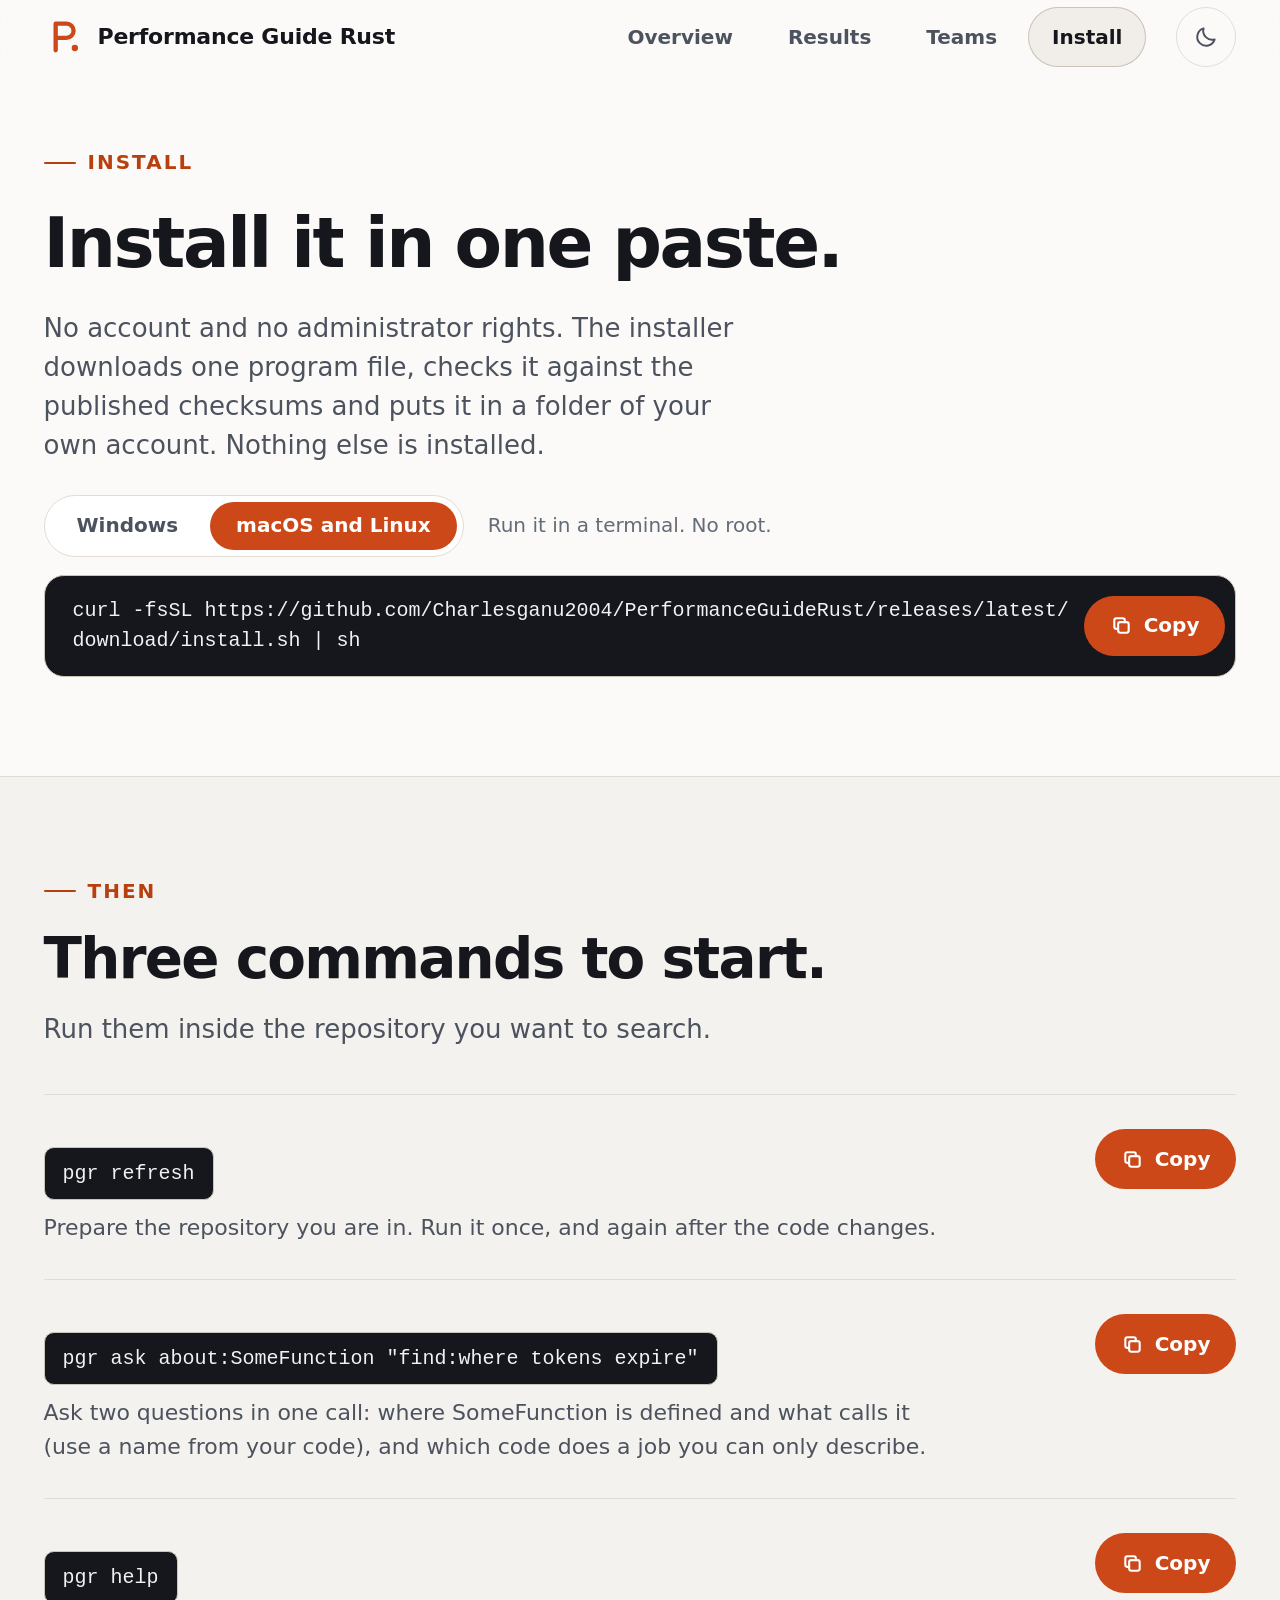
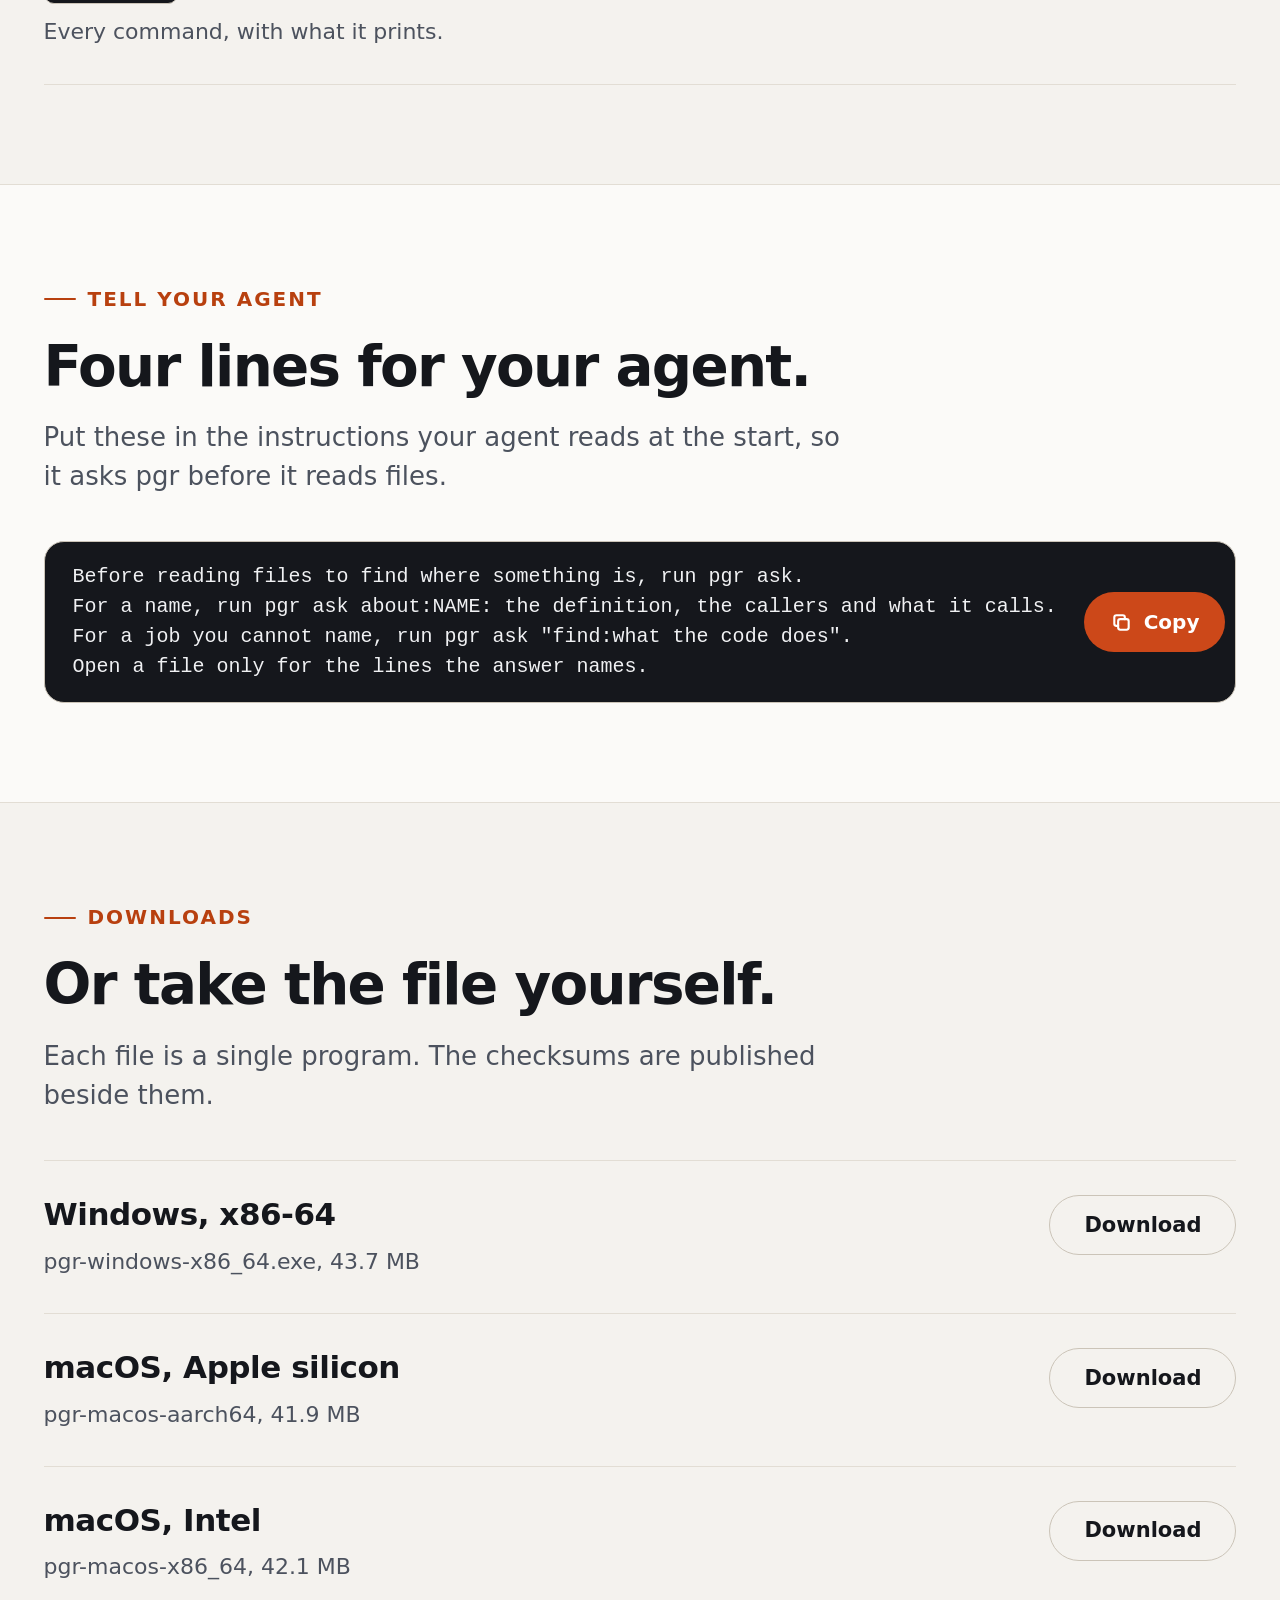
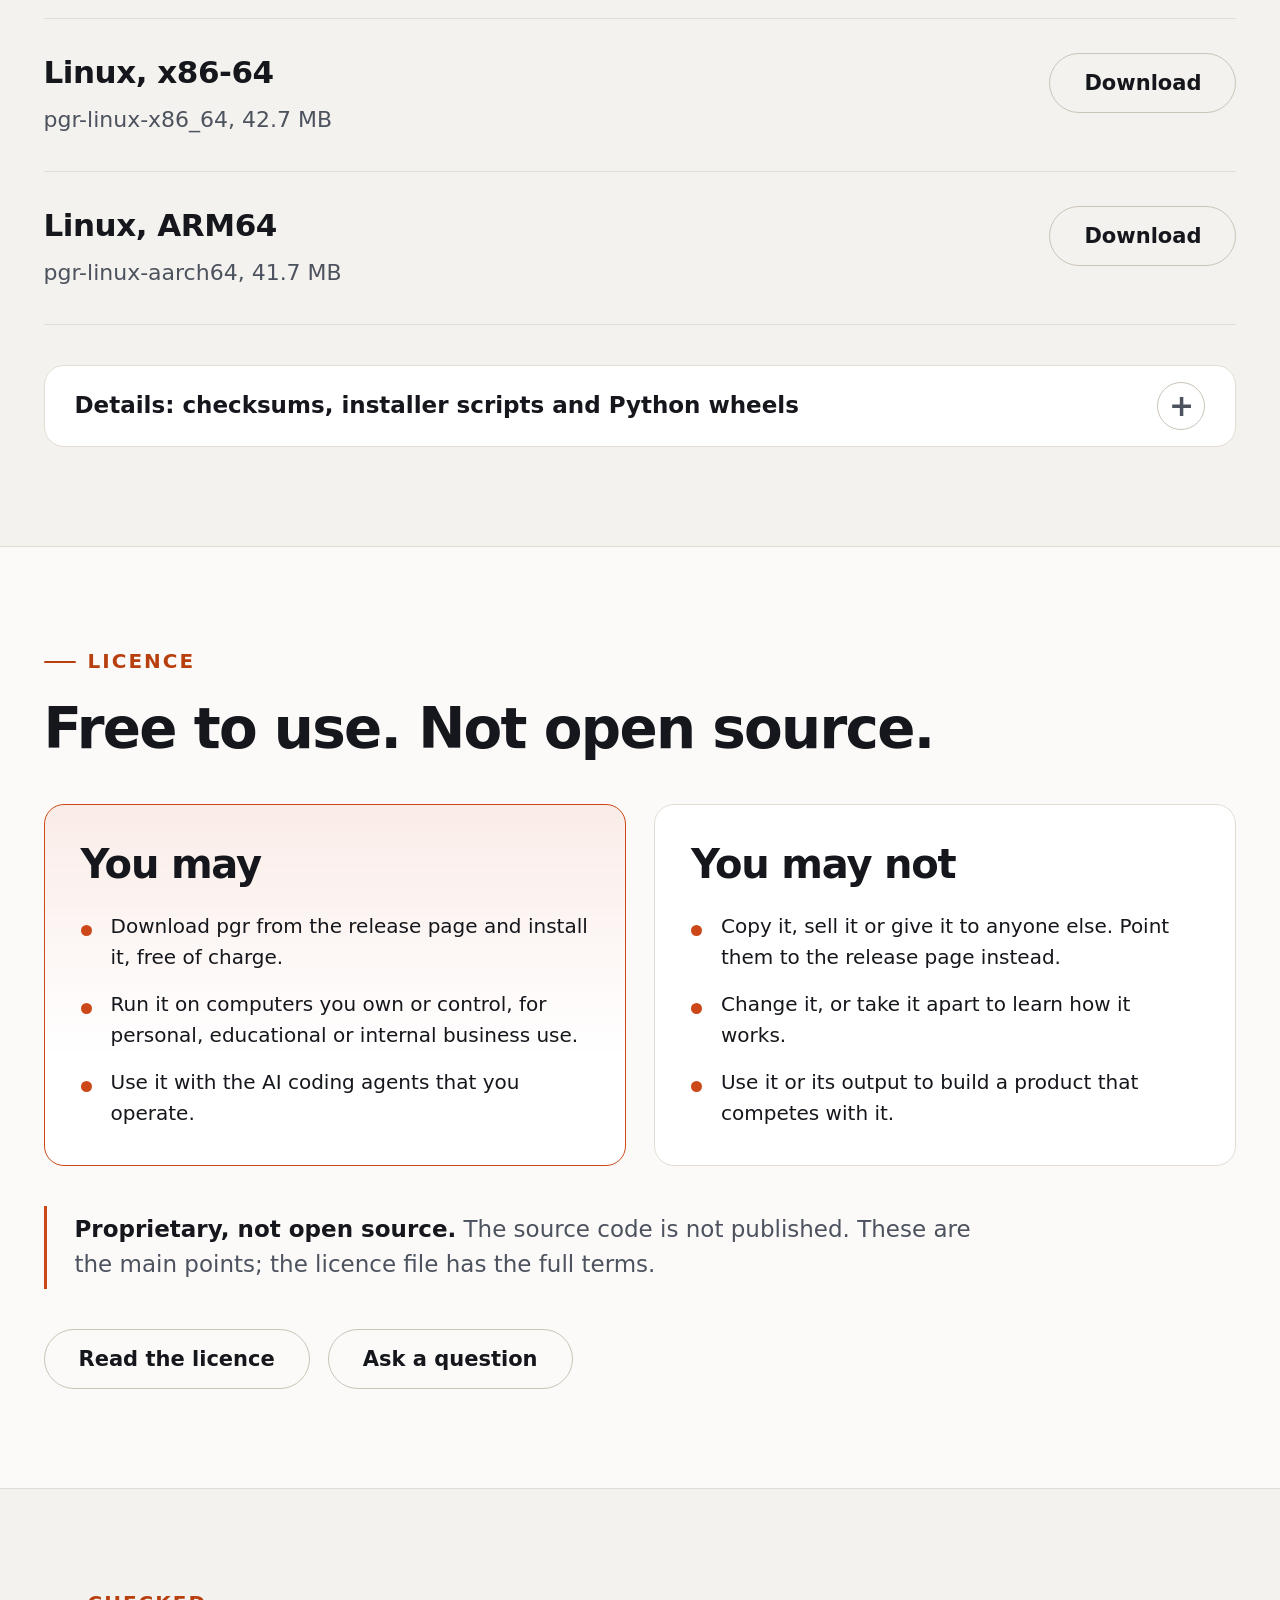
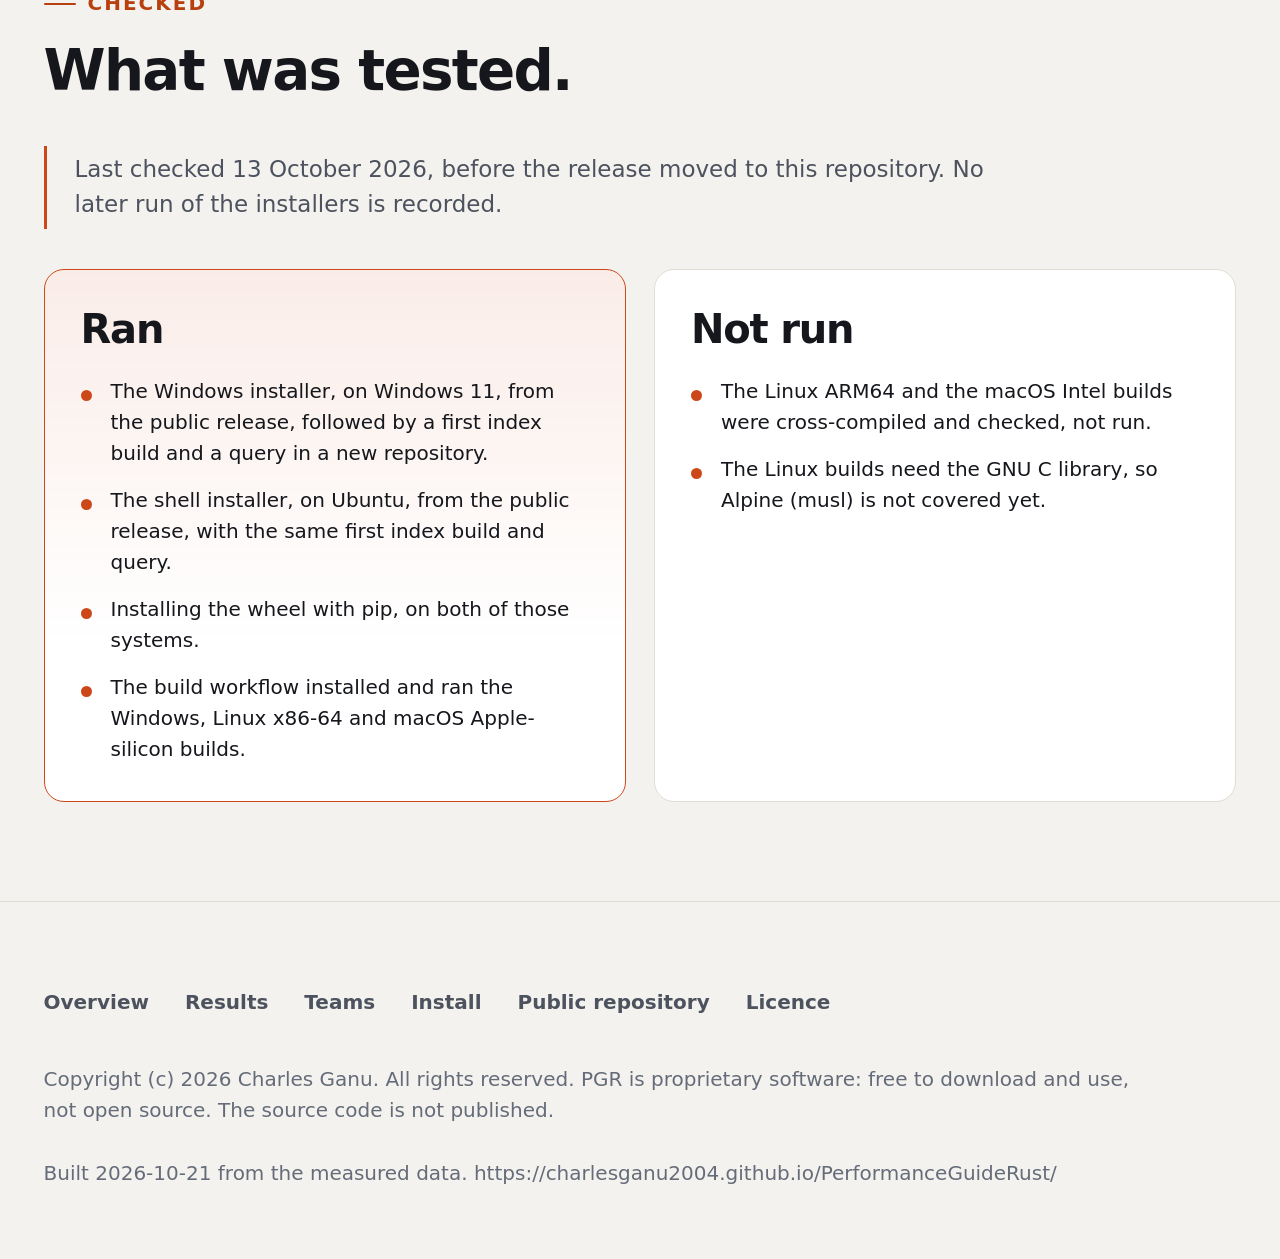
==== commit 8c1cf552: "Rename the project to Performance Guide Rust (PGR) The project was called PeterGanuRusty. It is now " ====
--- a/docs/install.html
+++ b/docs/install.html
@@ -5,20 +5,20 @@
 <meta name="viewport" content="width=device-width, initial-scale=1">
 <meta name="color-scheme" content="dark light">
 <meta name="theme-color" content="#0c0d10">
-<title>Install: PeterGanuRusty (pgr)</title>
-<meta name="description" content="Install PeterGanuRusty (pgr) with one paste on Windows, macOS or Linux, run your first commands, and read the licence. No account and no administrator rights.">
-<meta property="og:title" content="Install: PeterGanuRusty (pgr)">
+<title>Install: Performance Guide Rust (PGR)</title>
+<meta name="description" content="Install Performance Guide Rust (PGR) with one paste on Windows, macOS or Linux, run your first commands, and read the licence. No account and no administrator rights.">
+<meta property="og:title" content="Install: Performance Guide Rust (PGR)">
 <meta property="og:description" content="One paste installs pgr. No account, no administrator rights.">
 <meta property="og:type" content="website">
 <link rel="icon" href="data:image/svg+xml,%3Csvg xmlns='http://www.w3.org/2000/svg' viewBox='0 0 24 24'%3E%3Cpath d='M7 4v16M7 4h6.5a4.25 4.25 0 0 1 0 8.5H7' fill='none' stroke='%23ff7a3d' stroke-width='3.2' stroke-linecap='round' stroke-linejoin='round'/%3E%3Ccircle cx='18.5' cy='18.6' r='1.9' fill='%23ff7a3d'/%3E%3C/svg%3E">
 <script>(function () { var r = document.documentElement; r.className += " js"; try { var t = localStorage.getItem("pgr-theme"); if (t === "light" || t === "dark") r.setAttribute("data-theme", t); } catch (e) { /* no storage: follow the system */ } })();</script>
-<link rel="stylesheet" href="assets/site.css?v=f814f77e">
+<link rel="stylesheet" href="assets/site.css?v=031868c5">
 </head>
 <body class="install">
 <a class="skip" href="#main">Skip to content</a>
 <!--slot:nav--><header class="nav" id="nav">
     <div class="nav-in">
-      <a class="brand" href="index.html" aria-label="PeterGanuRusty, overview"><svg class="logo" viewBox="0 0 24 24" aria-hidden="true" focusable="false"><path d="M7 4v16M7 4h6.5a4.25 4.25 0 0 1 0 8.5H7"/><circle cx="18.5" cy="18.6" r="1.9"/></svg><span>PeterGanuRusty</span></a>
+      <a class="brand" href="index.html" aria-label="Performance Guide Rust (PGR), overview"><svg class="logo" viewBox="0 0 24 24" aria-hidden="true" focusable="false"><path d="M7 4v16M7 4h6.5a4.25 4.25 0 0 1 0 8.5H7"/><circle cx="18.5" cy="18.6" r="1.9"/></svg><span>Performance Guide Rust</span></a>
       <nav class="nav-links" aria-label="Pages">
         <a href="index.html">Overview</a>
         <a href="results.html">Results</a>
@@ -37,8 +37,8 @@
       <p class="lede">No account and no administrator rights. The installer downloads one program file, checks it against the published checksums and puts it in a folder of your own account. Nothing else is installed.</p>
       <!--slot:cmdbox--><div class="cmd" data-cmdbox>
           <div class="cmd-top"><div class="seg" role="radiogroup" aria-label="System"><button type="button" role="radio" aria-checked="true" tabindex="0" data-value="windows">Windows</button><button type="button" role="radio" aria-checked="false" tabindex="-1" data-value="unix">macOS and Linux</button></div><p class="cmd-note" data-sys="windows">Run it in PowerShell. No administrator rights.</p><p class="cmd-note" data-sys="unix" hidden>Run it in a terminal. No root.</p></div>
-          <div class="cmd-line" data-sys="windows"><code class="cmd-code">irm https://github.com/Charlesganu2004/PeterGanuRusty/releases/latest/download/install.ps1 | iex</code><button type="button" class="copy" data-copy="irm https://github.com/Charlesganu2004/PeterGanuRusty/releases/latest/download/install.ps1 | iex" aria-label="Copy the Windows command"><svg viewBox="0 0 24 24" aria-hidden="true" focusable="false"><rect x="8.5" y="8.5" width="11" height="11" rx="2.2"/><path d="M15.5 8.5V6.7A2.2 2.2 0 0 0 13.3 4.5H6.7A2.2 2.2 0 0 0 4.5 6.7v6.6a2.2 2.2 0 0 0 2.2 2.2h1.8"/></svg><span class="todo">Copy</span><span class="done">Copied</span></button></div>
-          <div class="cmd-line" data-sys="unix" hidden><code class="cmd-code">curl -fsSL https://github.com/Charlesganu2004/PeterGanuRusty/releases/latest/download/install.sh | sh</code><button type="button" class="copy" data-copy="curl -fsSL https://github.com/Charlesganu2004/PeterGanuRusty/releases/latest/download/install.sh | sh" aria-label="Copy the macOS and Linux command"><svg viewBox="0 0 24 24" aria-hidden="true" focusable="false"><rect x="8.5" y="8.5" width="11" height="11" rx="2.2"/><path d="M15.5 8.5V6.7A2.2 2.2 0 0 0 13.3 4.5H6.7A2.2 2.2 0 0 0 4.5 6.7v6.6a2.2 2.2 0 0 0 2.2 2.2h1.8"/></svg><span class="todo">Copy</span><span class="done">Copied</span></button></div>
+          <div class="cmd-line" data-sys="windows"><code class="cmd-code">irm https://github.com/Charlesganu2004/PerformanceGuideRust/releases/latest/download/install.ps1 | iex</code><button type="button" class="copy" data-copy="irm https://github.com/Charlesganu2004/PerformanceGuideRust/releases/latest/download/install.ps1 | iex" aria-label="Copy the Windows command"><svg viewBox="0 0 24 24" aria-hidden="true" focusable="false"><rect x="8.5" y="8.5" width="11" height="11" rx="2.2"/><path d="M15.5 8.5V6.7A2.2 2.2 0 0 0 13.3 4.5H6.7A2.2 2.2 0 0 0 4.5 6.7v6.6a2.2 2.2 0 0 0 2.2 2.2h1.8"/></svg><span class="todo">Copy</span><span class="done">Copied</span></button></div>
+          <div class="cmd-line" data-sys="unix" hidden><code class="cmd-code">curl -fsSL https://github.com/Charlesganu2004/PerformanceGuideRust/releases/latest/download/install.sh | sh</code><button type="button" class="copy" data-copy="curl -fsSL https://github.com/Charlesganu2004/PerformanceGuideRust/releases/latest/download/install.sh | sh" aria-label="Copy the macOS and Linux command"><svg viewBox="0 0 24 24" aria-hidden="true" focusable="false"><rect x="8.5" y="8.5" width="11" height="11" rx="2.2"/><path d="M15.5 8.5V6.7A2.2 2.2 0 0 0 13.3 4.5H6.7A2.2 2.2 0 0 0 4.5 6.7v6.6a2.2 2.2 0 0 0 2.2 2.2h1.8"/></svg><span class="todo">Copy</span><span class="done">Copied</span></button></div>
         </div><!--/slot:cmdbox-->
     </div>
   </section>
@@ -71,13 +71,13 @@
     <div class="wrap">
       <div class="screen-head rv"><p class="eyebrow">Downloads</p><h2 class="title" id="downloads-h">Or take the file yourself.</h2><p class="lede">Each file is a single program. The checksums are published beside them.</p></div>
       <!--slot:downloads--><div class="rows rv">
-      <article class="row"><div><h3>Windows, x86-64</h3><p>pgr-windows-x86_64.exe, 43.7 MB</p></div><a class="btn" href="https://github.com/Charlesganu2004/PeterGanuRusty/releases/latest/download/pgr-windows-x86_64.exe">Download</a></article>
-      <article class="row"><div><h3>macOS, Apple silicon</h3><p>pgr-macos-aarch64, 41.9 MB</p></div><a class="btn" href="https://github.com/Charlesganu2004/PeterGanuRusty/releases/latest/download/pgr-macos-aarch64">Download</a></article>
-      <article class="row"><div><h3>macOS, Intel</h3><p>pgr-macos-x86_64, 42.1 MB</p></div><a class="btn" href="https://github.com/Charlesganu2004/PeterGanuRusty/releases/latest/download/pgr-macos-x86_64">Download</a></article>
-      <article class="row"><div><h3>Linux, x86-64</h3><p>pgr-linux-x86_64, 42.7 MB</p></div><a class="btn" href="https://github.com/Charlesganu2004/PeterGanuRusty/releases/latest/download/pgr-linux-x86_64">Download</a></article>
-      <article class="row"><div><h3>Linux, ARM64</h3><p>pgr-linux-aarch64, 41.7 MB</p></div><a class="btn" href="https://github.com/Charlesganu2004/PeterGanuRusty/releases/latest/download/pgr-linux-aarch64">Download</a></article>
+      <article class="row"><div><h3>Windows, x86-64</h3><p>pgr-windows-x86_64.exe, 43.7 MB</p></div><a class="btn" href="https://github.com/Charlesganu2004/PerformanceGuideRust/releases/latest/download/pgr-windows-x86_64.exe">Download</a></article>
+      <article class="row"><div><h3>macOS, Apple silicon</h3><p>pgr-macos-aarch64, 41.9 MB</p></div><a class="btn" href="https://github.com/Charlesganu2004/PerformanceGuideRust/releases/latest/download/pgr-macos-aarch64">Download</a></article>
+      <article class="row"><div><h3>macOS, Intel</h3><p>pgr-macos-x86_64, 42.1 MB</p></div><a class="btn" href="https://github.com/Charlesganu2004/PerformanceGuideRust/releases/latest/download/pgr-macos-x86_64">Download</a></article>
+      <article class="row"><div><h3>Linux, x86-64</h3><p>pgr-linux-x86_64, 42.7 MB</p></div><a class="btn" href="https://github.com/Charlesganu2004/PerformanceGuideRust/releases/latest/download/pgr-linux-x86_64">Download</a></article>
+      <article class="row"><div><h3>Linux, ARM64</h3><p>pgr-linux-aarch64, 41.7 MB</p></div><a class="btn" href="https://github.com/Charlesganu2004/PerformanceGuideRust/releases/latest/download/pgr-linux-aarch64">Download</a></article>
     </div>
-    <details class="more after rv"><summary>Details: checksums, installer scripts and Python wheels</summary><div class="more-body"><p>The installer scripts and the checksums of every program file:</p><div class="btn-row"><a class="btn" href="https://github.com/Charlesganu2004/PeterGanuRusty/releases/latest/download/install.ps1">install.ps1</a><a class="btn" href="https://github.com/Charlesganu2004/PeterGanuRusty/releases/latest/download/install.sh">install.sh</a><a class="btn" href="https://github.com/Charlesganu2004/PeterGanuRusty/releases/latest/download/SHA256SUMS.txt">SHA256SUMS.txt</a><a class="btn" href="https://github.com/Charlesganu2004/PeterGanuRusty/releases/latest/download/pgr-agent-box-kit.zip">pgr-agent-box-kit.zip</a><a class="btn" href="https://github.com/Charlesganu2004/PeterGanuRusty/releases/latest/download/pgr-hooks-kit.zip">pgr-hooks-kit.zip</a></div><p>The release also holds 5 Python wheel files.</p><div class="btn-row"><a class="btn" href="https://github.com/Charlesganu2004/PeterGanuRusty/releases/latest">The release page</a></div><p>Version 0.3.0.</p></div></details><!--/slot:downloads-->
+    <details class="more after rv"><summary>Details: checksums, installer scripts and Python wheels</summary><div class="more-body"><p>The installer scripts and the checksums of every program file:</p><div class="btn-row"><a class="btn" href="https://github.com/Charlesganu2004/PerformanceGuideRust/releases/latest/download/install.ps1">install.ps1</a><a class="btn" href="https://github.com/Charlesganu2004/PerformanceGuideRust/releases/latest/download/install.sh">install.sh</a><a class="btn" href="https://github.com/Charlesganu2004/PerformanceGuideRust/releases/latest/download/SHA256SUMS.txt">SHA256SUMS.txt</a><a class="btn" href="https://github.com/Charlesganu2004/PerformanceGuideRust/releases/latest/download/pgr-agent-box-kit.zip">pgr-agent-box-kit.zip</a><a class="btn" href="https://github.com/Charlesganu2004/PerformanceGuideRust/releases/latest/download/pgr-hooks-kit.zip">pgr-hooks-kit.zip</a></div><p>The release also holds 5 Python wheel files.</p><div class="btn-row"><a class="btn" href="https://github.com/Charlesganu2004/PerformanceGuideRust/releases/latest">The release page</a></div><p>Version 0.3.1.</p></div></details><!--/slot:downloads-->
     </div>
   </section>
 
@@ -86,7 +86,7 @@
       <div class="screen-head rv"><p class="eyebrow">Licence</p><h2 class="title" id="licence-h">Free to use. Not open source.</h2></div>
       <!--slot:licence--><div class="pair rv"><div class="best"><h3 class="title">You may</h3><ul class="bullets"><li>Download pgr from the release page and install it, free of charge.</li><li>Run it on computers you own or control, for personal, educational or internal business use.</li><li>Use it with the AI coding agents that you operate.</li></ul></div><div><h3 class="title">You may not</h3><ul class="bullets"><li>Copy it, sell it or give it to anyone else. Point them to the release page instead.</li><li>Change it, or take it apart to learn how it works.</li><li>Use it or its output to build a product that competes with it.</li></ul></div></div>
       <p class="note after rv"><b>Proprietary, not open source.</b> The source code is not published. These are the main points; the licence file has the full terms.</p>
-      <div class="btn-row after rv"><a class="btn" href="https://github.com/Charlesganu2004/PeterGanuRusty/blob/main/LICENSE.txt">Read the licence</a><a class="btn" href="https://github.com/Charlesganu2004/PeterGanuRusty/issues">Ask a question</a></div><!--/slot:licence-->
+      <div class="btn-row after rv"><a class="btn" href="https://github.com/Charlesganu2004/PerformanceGuideRust/blob/main/LICENSE.txt">Read the licence</a><a class="btn" href="https://github.com/Charlesganu2004/PerformanceGuideRust/issues">Ask a question</a></div><!--/slot:licence-->
     </div>
   </section>
 
@@ -101,12 +101,12 @@
 </main>
 <!--slot:foot--><footer class="foot">
   <div class="wrap foot-in">
-    <nav aria-label="More"><a href="index.html">Overview</a><a href="results.html">Results</a><a href="teams.html">Teams</a><a href="install.html">Install</a><a href="https://github.com/Charlesganu2004/PeterGanuRusty">Public repository</a><a href="https://github.com/Charlesganu2004/PeterGanuRusty/blob/main/LICENSE.txt">Licence</a></nav>
-    <p>Copyright (c) 2026 Charles Ganu. All rights reserved. PeterGanuRusty is proprietary software: free to download and use, not open source. The source code is not published.</p>
-    <p>Built 2026-10-20 from the measured data. https://charlesganu2004.github.io/PeterGanuRusty/</p>
+    <nav aria-label="More"><a href="index.html">Overview</a><a href="results.html">Results</a><a href="teams.html">Teams</a><a href="install.html">Install</a><a href="https://github.com/Charlesganu2004/PerformanceGuideRust">Public repository</a><a href="https://github.com/Charlesganu2004/PerformanceGuideRust/blob/main/LICENSE.txt">Licence</a></nav>
+    <p>Copyright (c) 2026 Charles Ganu. All rights reserved. PGR is proprietary software: free to download and use, not open source. The source code is not published.</p>
+    <p>Built 2026-10-21 from the measured data. https://charlesganu2004.github.io/PerformanceGuideRust/</p>
   </div>
 </footer><!--/slot:foot-->
-<script src="data/showcase.js?v=c8330b98" defer></script>
-<script src="assets/site.js?v=c5bd0700" defer></script>
+<script src="data/showcase.js?v=a7c671f1" defer></script>
+<script src="assets/site.js?v=b75e6222" defer></script>
 </body>
 </html>
--- a/docs/assets/site.css
+++ b/docs/assets/site.css
@@ -1,4 +1,4 @@
-/* PeterGanuRusty site. One theme in two lights, one rust accent, one radius scale.
+/* Performance Guide Rust site. One theme in two lights, one rust accent, one radius scale.
    Built for a desktop screen: the root size grows with the window (20 px up to 1536 wide, 25 px at 1920, 28 px from 2150),
    body text is never under 20 px at the common sizes, every control is at least 3 rem (60 px) tall, and each section holds
    one idea and one big number. Motion is transform and opacity only and stops for people who ask for less. */
@@ -50,10 +50,10 @@
     --text: #15171c;
     --muted: #4c525e;
     --faint: #656c79;
-    --accent: #d9501a;
+    --accent: #cc4819;
     --accent-ink: #b8400f;
     --on-accent: #ffffff;
-    --accent-soft: rgba(217, 80, 26, .10);
+    --accent-soft: rgba(204, 72, 25, .10);
     --bar-ref: #b9b2a5;
     --glass: rgba(251, 250, 248, .86);
     --code-bg: #15171c;
@@ -72,10 +72,10 @@
   --text: #15171c;
   --muted: #4c525e;
   --faint: #656c79;
-  --accent: #d9501a;
+  --accent: #cc4819;
   --accent-ink: #b8400f;
   --on-accent: #ffffff;
-  --accent-soft: rgba(217, 80, 26, .10);
+  --accent-soft: rgba(204, 72, 25, .10);
   --bar-ref: #b9b2a5;
   --glass: rgba(251, 250, 248, .86);
   --code-bg: #15171c;
@@ -127,7 +127,9 @@
   :root:not([data-theme="dark"]) .icon-btn .sun { display: none; }
   :root:not([data-theme="dark"]) .icon-btn .moon { display: block; }
 }
-@media (max-width: 760px) { .nav-in { gap: .4rem; } .nav-links a { padding: 0 .7rem; } .brand span { display: none; } }
+/* The name "Performance Guide Rust" next to the four links needs about 900 px of the bar: below 1000 px the logo stands alone. */
+@media (max-width: 1000px) { .brand span { display: none; } }
+@media (max-width: 760px) { .nav-in { gap: .4rem; } .nav-links a { padding: 0 .7rem; } }
 @media (max-width: 480px) { .nav-links { gap: 0; } .nav-links a { padding: 0 .5rem; font-size: .9rem; } .icon-btn { width: 48px; height: 48px; } }
 
 /* ---------- type ---------- */
@@ -168,6 +170,8 @@
 .seg button:hover { color: var(--text); }
 .seg button[aria-checked="true"] { background: var(--accent); color: var(--on-accent); }
 .seg button:focus-visible { outline-offset: 1px; }
+/* the three model names do not fit side by side on a phone: the choices wrap, in a rounded box and no longer a pill */
+@media (max-width: 760px) { .seg { flex-wrap: wrap; max-width: 100%; border-radius: var(--r-l); } .seg button { flex: 1 1 auto; } }
 
 /* the install command */
 .cmd { display: grid; gap: .9rem; }
@@ -277,6 +281,15 @@
 
 .note { border-left: 3px solid var(--accent); padding: .3rem 0 .3rem 1.4rem; font-size: 1.15rem; color: var(--muted); max-width: 48rem; }
 .note b { color: var(--text); font-weight: 600; }
+.note p + p { margin-top: .9rem; }
+
+/* a second result inside a section (the graphics card under the neural network), set apart by a rule and a heading of its own */
+.subsection { display: grid; grid-template-columns: minmax(0, 1fr); gap: clamp(1.5rem, 3vh, 2.4rem); border-top: 1px solid var(--line); padding-top: clamp(2rem, 5vh, 3.4rem); margin-top: .5rem; }
+.sub-head { font-size: clamp(1.7rem, 2.6vw, 2.5rem); line-height: 1.12; letter-spacing: -.025em; font-weight: 700; text-wrap: balance; }
+
+/* the line under a team item that says what was not confirmed in a live client */
+.item p.fine { font-size: 1.05rem; color: var(--faint); }
+.item p.fine b { color: var(--muted); font-weight: 650; }
 
 /* a run of copy under a block, and the two halves of a pair */
 .after { margin-top: 2rem; }
@@ -336,9 +349,11 @@
 .picker-row { display: flex; flex-wrap: wrap; align-items: center; gap: .6rem 1.2rem; }
 .picker-label { font-weight: 650; color: var(--muted); min-width: 7.5rem; }
 .tbl-wrap { overflow-x: auto; border: 1px solid var(--line); border-radius: var(--r-l); background: var(--surface); }
+.tbl-wrap:focus-visible { border-radius: var(--r-l); }
 .tbl { width: 100%; border-collapse: collapse; font-size: 1rem; }
 .tbl th, .tbl td { padding: .95rem 1.1rem; text-align: right; border-bottom: 1px solid var(--line); font-variant-numeric: tabular-nums; white-space: nowrap; }
 .tbl th:first-child, .tbl td:first-child { text-align: left; white-space: normal; min-width: 17rem; }
+@media (max-width: 760px) { .tbl th:first-child, .tbl td:first-child { min-width: 10rem; } }
 .tbl thead th { font-size: 1rem; color: var(--muted); font-weight: 650; background: var(--bg-2); }
 .tbl tbody tr:last-child th, .tbl tbody tr:last-child td { border-bottom: 0; }
 .tbl tbody th { font-weight: 560; }
@@ -367,7 +382,7 @@
 .foot nav { display: flex; flex-wrap: wrap; gap: .4rem 1.8rem; }
 .foot nav a { display: inline-flex; align-items: center; min-height: var(--control); color: var(--muted); font-weight: 560; text-decoration: none; }
 .foot nav a:hover { color: var(--text); text-decoration: underline; }
-.foot p { color: var(--faint); font-size: 1rem; max-width: 56rem; }
+.foot p { color: var(--faint); font-size: 1rem; max-width: 56rem; overflow-wrap: anywhere; }
 
 /* ---------- reveal ---------- */
 
